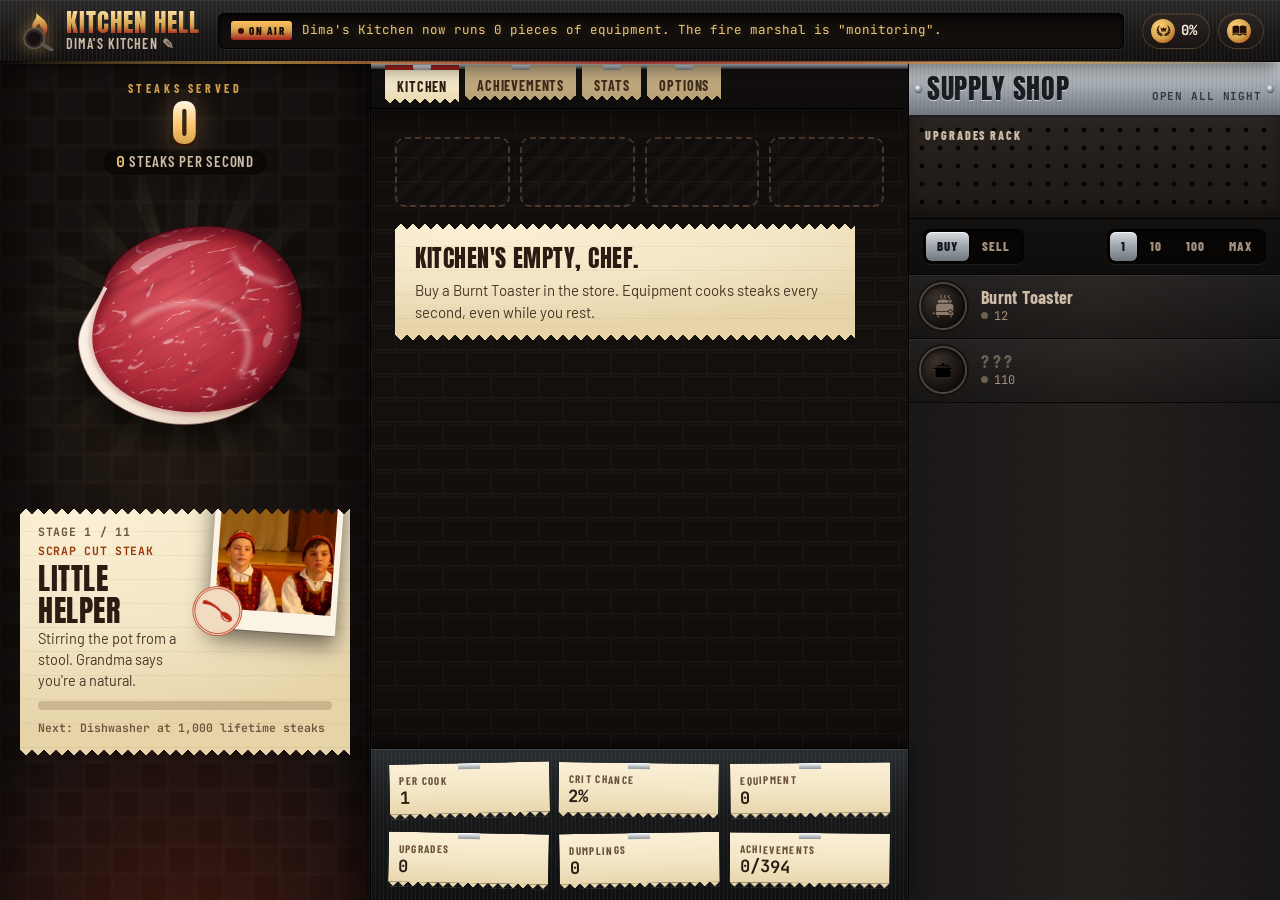
==== index.html @ 2f2d01ef "Kitchen Hell: browser clicker game and player guide Co-Authored-By: Claude Opus 5.5 <noreply@anthrop" ====
<!doctype html>
<html lang="en">
<head>
  <meta charset="utf-8">
  <meta name="viewport" content="width=device-width, initial-scale=1">
  <meta name="theme-color" content="#0b0908">
  <title>Kitchen Hell</title>
  <link rel="preconnect" href="https://fonts.googleapis.com">
  <link rel="preconnect" href="https://fonts.gstatic.com" crossorigin>
  <link href="https://fonts.googleapis.com/css2?family=Anton&family=Barlow+Condensed:wght@500;600;700;800&family=Barlow:wght@400;500;600;700&family=JetBrains+Mono:wght@400;600;700&display=swap" rel="stylesheet">
  <link rel="icon" href="data:image/svg+xml,<svg xmlns=%22http://www.w3.org/2000/svg%22 viewBox=%220 0 100 100%22><text y=%22.9em%22 font-size=%2290%22>🍳</text></svg>">
  <link rel="stylesheet" href="style.css?v=44">
</head>
<body>
  <div id="game">
    <!-- Top: the pass -->
    <header id="topbar">
      <div class="brand">
        <svg class="brand-mark" viewBox="0 0 64 64" aria-hidden="true">
          <defs><linearGradient id="brandFire" x1="0" y1="1" x2="0" y2="0"><stop offset="0" stop-color="#a8231f"/><stop offset=".6" stop-color="#d4a24c"/><stop offset="1" stop-color="#ffd27a"/></linearGradient></defs>
          <path fill="url(#brandFire)" d="M32 3c3 9-6 13-6 21 0 4 3 7 6 7-2-4 1-8 5-11 1 6 7 8 7 15 0 2-1 4-2 5 6-3 9-9 8-16-1-9-10-13-18-21z"/>
          <circle cx="29" cy="44" r="16" fill="#2b2522" stroke="#5d564f" stroke-width="2.5"/>
          <circle cx="29" cy="44" r="10.5" fill="#15110f"/>
          <path d="M42 53l15 9" stroke="#5d564f" stroke-width="6" stroke-linecap="round"/>
        </svg>
        <div class="brand-text">
          <b>Kitchen Hell</b>
          <button id="gymName" class="gym-name" title="Rename your restaurant"></button>
        </div>
      </div>
      <div class="news" id="newsBox" title="Kitchen radio. Click for the next story."><span class="news-tag">On air</span><span id="news"></span></div>
      <div class="chips" id="chips">
        <span class="chip" id="chipStars" title="Stars from Cook-offs"><span class="chip-ic">⭐</span><b id="topStars">0</b><small>Stars</small></span>
        <span class="chip" id="chipDough" title="Sourdough loaves"><span class="chip-ic">🥯</span><b id="topDough">0</b><small>Loaves</small></span>
        <span class="chip" id="chipRep" title="Reputation from achievements"><span class="chip-ic">🏵️</span><b id="topRep">0%</b><small>Rep</small></span>
        <a class="chip chip-link" href="wiki.html" target="_blank" rel="noopener" title="Open the game guide in a new tab"><span class="chip-ic">📖</span><small>Guide</small></a>
      </div>
    </header>

    <!-- Left: the stove -->
    <section id="left">
      <div class="counter">
        <div class="counter-label">Steaks served</div>
        <div id="gains" class="gains">0</div>
        <div id="gps" class="gps">0 steaks per second</div>
      </div>

      <div class="hero-wrap">
        <div class="hero-area" id="heroArea" data-plate="0">
          <button id="hero" aria-label="Cook">
            <svg class="pan steak" viewBox="0 0 300 300" aria-hidden="true">
              <defs>
                <radialGradient id="crustG" cx="44%" cy="40%" r="66%">
                  <stop offset="0" style="stop-color: var(--meat-hi)"/>
                  <stop offset=".62" style="stop-color: var(--meat-mid)"/>
                  <stop offset="1" style="stop-color: var(--meat-lo)"/>
                </radialGradient>
                <linearGradient id="fatG" x1="0" y1="0" x2="1" y2="1">
                  <stop offset="0" stop-color="#fffaf2"/>
                  <stop offset=".55" style="stop-color: var(--fat)"/>
                  <stop offset="1" style="stop-color: var(--fat-lo)"/>
                </linearGradient>
                <filter id="fibers" x="0" y="0" width="100%" height="100%">
                  <feTurbulence type="fractalNoise" baseFrequency=".012 .16" numOctaves="2" seed="9" />
                  <feColorMatrix values="0 0 0 0 .25  0 0 0 0 .02  0 0 0 0 .05  2.2 0 0 0 -1.05" />
                </filter>
                <filter id="grain" x="0" y="0" width="100%" height="100%">
                  <feTurbulence type="fractalNoise" baseFrequency=".9" numOctaves="2" seed="4" />
                  <feColorMatrix values="0 0 0 0 .35  0 0 0 0 .05  0 0 0 0 .08  1.6 0 0 0 -.7" />
                </filter>
                <filter id="marbleFx" x="0" y="0" width="100%" height="100%">
                  <feTurbulence type="turbulence" baseFrequency=".022 .05" numOctaves="3" seed="21" />
                  <feColorMatrix values="0 0 0 0 1  0 0 0 0 .93  0 0 0 0 .9  -14 0 0 0 1.55" />
                  <feGaussianBlur stdDeviation=".5" />
                </filter>
                <filter id="soft1"><feGaussianBlur stdDeviation=".7" /></filter>
                <filter id="soft3"><feGaussianBlur stdDeviation="3" /></filter>
                <filter id="soft6"><feGaussianBlur stdDeviation="6" /></filter>
                <clipPath id="meatClip"><path d="M 64 112 C 74 70, 132 44, 188 50 C 240 56, 272 94, 272 140 C 272 182, 252 216, 218 238 C 186 258, 146 262, 112 252 C 76 242, 44 216, 38 178 C 34 152, 54 136, 64 112 Z" /></clipPath>
              </defs>
              <g id="panArt">
                <path d="M 64 112 C 74 70, 132 44, 188 50 C 240 56, 272 94, 272 140 C 272 182, 252 216, 218 238 C 186 258, 146 262, 112 252 C 76 242, 44 216, 38 178 C 34 152, 54 136, 64 112 Z" fill="url(#crustG)" />
                <g clip-path="url(#meatClip)">
                  <rect class="fibers" width="300" height="300" filter="url(#fibers)" transform="rotate(-28 150 150)" />
                  <rect class="grain" width="300" height="300" filter="url(#grain)" />
                  <rect class="marble-fx" width="300" height="300" filter="url(#marbleFx)" transform="rotate(-25 150 150)" /><g class="marble" fill="none" stroke-linecap="round" filter="url(#soft3)"><path d="M 96 150 C 122 128, 168 122, 198 140 C 218 154, 222 180, 208 204" stroke-width="5" /><path d="M 200 78 C 206 96, 222 104, 244 108" stroke-width="4" /></g>
                  <path d="M 64 112 C 74 70, 132 44, 188 50 C 240 56, 272 94, 272 140 C 272 182, 252 216, 218 238 C 186 258, 146 262, 112 252 C 76 242, 44 216, 38 178 C 34 152, 54 136, 64 112 Z" class="edge" fill="none" stroke="#3a0408" stroke-width="20" opacity=".55" filter="url(#soft6)" />
                  <path class="cap" d="M 230 230 C 194 246, 150 248, 116 238 C 82 228, 58 204, 53 176 C 50 154, 57 134, 68 114 L 20 90 L 10 220 L 110 300 L 260 280 Z" fill="url(#fatG)" />
                  <path d="M 230 230 C 194 246, 150 248, 116 238 C 82 228, 58 204, 53 176 C 50 154, 57 134, 68 114" fill="none" stroke="rgba(150,30,40,.35)" stroke-width="5" filter="url(#soft3)" />
                  <ellipse class="gold-leaf" cx="156" cy="152" rx="120" ry="110" />
                </g>
                <path d="M 64 112 C 74 70, 132 44, 188 50 C 240 56, 272 94, 272 140 C 272 182, 252 216, 218 238 C 186 258, 146 262, 112 252 C 76 242, 44 216, 38 178 C 34 152, 54 136, 64 112 Z" fill="none" stroke="rgba(40,4,8,.45)" stroke-width="1.5" />
                <g class="sheen" fill="#fff">
                  <path d="M 92 92 C 112 72, 146 62, 176 64 C 150 70, 120 82, 100 100 Z" opacity=".35" filter="url(#soft1)" />
                  <ellipse cx="214" cy="96" rx="9" ry="3" transform="rotate(30 214 96)" opacity=".55" filter="url(#soft1)" />
                  <ellipse cx="132" cy="170" rx="6" ry="2" transform="rotate(-20 132 170)" opacity=".45" filter="url(#soft1)" />
                  <ellipse cx="236" cy="168" rx="4" ry="9" transform="rotate(20 236 168)" opacity=".3" filter="url(#soft1)" />
                </g>
              </g>
            </svg>
          </button>
          <div id="fx" class="fx"></div>
        </div>
      </div>

      <div id="buffs" class="buffs"></div>

      <div class="stage ticket">
        <figure class="stage-photo"><img id="heroImg" src="assets/stage1.jpg?v=kh1" alt="You, at this stage" draggable="false"><span class="stage-stamp" id="stageStamp" aria-hidden="true"></span></figure>
        <div class="stage-top"><span id="stageNum" class="mono"></span><span class="stage-mat mono" id="stageMat"></span></div>
        <h2 id="stageName">Little Helper</h2>
        <p id="stageText"></p>
        <div class="bar"><i id="stageBar"></i></div>
        <small id="stageNext" class="mono"></small>
      </div>

      <div id="splitBox" class="split-box hidden">
        <div class="pump-top"><span>Service style</span><span id="splitCd" class="mono"></span></div>
        <div id="splits" class="splits"></div>
      </div>
    </section>

    <!-- Middle: the line -->
    <section id="middle">
      <nav class="menu" id="menu">
        <button data-view="gym" class="active">Kitchen</button>
        <button data-view="muscles">Chef Skills</button>
        <button data-view="records">Signatures</button>
        <button data-view="comp">Cook-off <em id="compBadge"></em></button>
        <button data-view="ach">Achievements</button>
        <button data-view="stats">Stats</button>
        <button data-view="options">Options</button>
      </nav>
      <div class="views">
        <div class="view" id="view-gym">
          <div id="scoopBar" class="scoop-bar hidden"></div>
          <div class="log-head"><span>Station</span><span>Owned</span><span>Per second</span><span class="lvl-col">Level</span><span>On the line</span></div>
          <div id="gymRows"></div>
          <div id="board" class="board hidden"></div>
          <div id="gymEmpty" class="empty">
            <div class="ghost-line"><i></i><i></i><i></i><i></i></div>
            <div class="empty-ticket ticket">
              <b>Kitchen's empty, chef.</b>
              <span>Buy a Burnt Toaster in the store. Equipment cooks steaks every second, even while you rest.</span>
            </div>
          </div>
        </div>
        <div class="view hidden" id="view-muscles">
          <h2>Chef Skills</h2>
          <p class="hint">Train a skill for a bonus that lasts this run. Skill levels reset after a Cook-off.</p>
          <div id="muscleCards" class="cards"></div>
        </div>
        <div class="view hidden" id="view-records">
          <h2>Signature Dishes</h2>
          <div id="recordsLocked" class="locked-box">
            <b>Endless mode</b><br>Become the Kitchen Overlord to unlock Signature Dishes and Inferno ranks.
            They never reset and have no limit.
          </div>
          <div id="recordsBody" class="hidden">
            <div id="legendBox" class="legend-box"></div>
            <p class="hint">Each new record makes the next one harder. Signature Dishes stay after a Cook-off.</p>
            <div id="liftCards" class="cards"></div>
          </div>
        </div>
        <div class="view hidden" id="view-comp">
          <h2>Cook-off</h2>
          <p class="hint">Enter a Cook-off to win Stars. Your run starts over, but Stars stay forever: each one adds
            <b id="medalPct">+2%</b> to everything (a little less past 1,000 Stars), and you can spend them on Chef's Secrets.</p>
          <div class="comp-grid">
            <div class="stat-box"><small>Stars</small><b id="medalTotal" class="mono">0</b><span id="medalBonus"></span></div>
            <div class="stat-box"><small>To spend</small><b id="medalAvail" class="mono">0</b><span>on Chef's Secrets</span></div>
            <div class="stat-box"><small>You'd win now</small><b id="medalPending" class="mono">0</b><span id="medalNext"></span></div>
          </div>
          <button id="competeBtn" class="big-btn">Enter the Cook-off</button>
          <p class="hint">Keeps Stars, Chef's Secrets, Signature Dishes, sourdough, equipment levels, achievements and stats. Resets steaks, equipment, upgrades and Chef Skills.</p>
          <div id="lockerSection" class="hidden">
            <h3>Recipe Box</h3>
            <p class="hint">Upgrades in your Recipe Box are kept after every Cook-off.</p>
            <div id="lockers" class="cards"></div>
          </div>
          <h3>Chef's Secrets</h3>
          <p class="hint">Secrets are permanent. Each one needs the secrets listed under it first.</p>
          <div id="perkTree"></div>
        </div>
        <div class="view hidden" id="view-ach">
          <h2>Achievements <small id="achCount" class="mono"></small></h2>
          <div class="ach-stats" id="achStats"></div>
          <p class="hint">Achievements raise your Reputation, which powers Hospitality upgrades. Badge rims show the tier: bronze, silver, gold, ruby, diamond.</p>
          <div id="achGroups"></div>
        </div>
        <div class="view hidden" id="view-stats"><h2>Stats</h2><div class="receipt ticket"><div class="receipt-head mono" id="receiptHead"></div><div id="stats" class="stats"></div></div></div>
        <div class="view hidden" id="view-options">
          <h2>Options</h2>
          <div class="options">
            <button id="optSound" class="btn"></button>
            <button id="optRename" class="btn secondary">Rename restaurant</button>
            <button id="optExport" class="btn secondary">Export save</button>
            <button id="optImport" class="btn secondary">Import save</button>
            <a class="btn secondary" href="wiki.html" target="_blank" rel="noopener">Open the guide</a>
            <button id="optWipe" class="btn danger">Wipe save</button>
          </div>
          <div class="howto-box ticket">
            <h3>How to cook</h3>
            <ul class="howto">
              <li>Click the big steak to earn steaks. Golden Dumplings that float by give big boosts: click them!</li>
              <li>Equipment in the store cooks steaks every second. Each one costs 14% more than the last.</li>
              <li>Upgrades show up on the rack above the equipment as you progress. Hover one to read its ticket.</li>
              <li>Grab Golden Dumplings when they appear. They start Dinner Rushes and fill the Tip Jar.</li>
              <li>Train Chef Skills, unlock achievements for Reputation, and enter Cook-offs for permanent Stars.</li>
              <li>Become the Kitchen Overlord to finish the main journey and unlock endless Signature Dishes.</li>
            </ul>
          </div>
          <p class="hint credits">Icons by Lorc, Delapouite and contributors from <a href="https://game-icons.net" target="_blank" rel="noopener">game-icons.net</a>, licensed <a href="https://creativecommons.org/licenses/by/3.0/" target="_blank" rel="noopener">CC BY 3.0</a>.</p>
        </div>
      </div>
      <footer class="pass" id="pass" aria-label="Kitchen summary"></footer>
    </section>

    <!-- Right: supply shop -->
    <section id="store">
      <div class="store-head">
        <h2>Supply Shop</h2>
        <span class="store-sub mono" id="storeSub">open all night</span>
      </div>
      <div class="rack">
        <div class="section-label"><span>Upgrades rack</span><span id="upgCount" class="mono"></span></div>
        <div id="upgrades" class="upg-grid"></div>
      </div>
      <div class="store-controls">
        <div class="seg" id="modeSeg"><button data-mode="buy" class="active">Buy</button><button data-mode="sell">Sell</button></div>
        <div class="seg" id="amtSeg"><button data-amt="1" class="active">1</button><button data-amt="10">10</button><button data-amt="100">100</button><button data-amt="max">Max</button></div>
      </div>
      <div id="buildings"></div>
    </section>
  </div>

  <div id="tooltip" class="tooltip hidden"></div>
  <div id="toasts"></div>
  <div id="modal" class="modal hidden"><div class="modal-card" id="modalCard"></div></div>

  <script src="core.js?v=44"></script>
  <script src="ext/supplements.js?v=44"></script>
  <script src="ext/coach.js?v=44"></script>
  <script src="ext/rival.js?v=44"></script>
  <script src="ext/seasons.js?v=44"></script>
  <script src="ext/challenges.js?v=44"></script>
  <script src="ext/market.js?v=44"></script>
  <script src="ext/hellfire.js?v=44"></script>
  <script src="ext/garden.js?v=44"></script>
  <script src="ext/cookbook.js?v=44"></script>
  <script src="ext/saints.js?v=44"></script>
  <script src="icons.js?v=44"></script>
  <script src="ui.js?v=44"></script>
</body>
</html>
---- style.css ----
/* Kitchen Hell at night: charred cast iron, oxblood and brass, brushed steel, warm order-ticket paper. */
:root {
  /* Cast iron */
  --iron-0: #0b0908;
  --iron-1: #120f0d;
  --iron-2: #1a1512;
  --iron-3: #241d19;
  --iron-4: #30271f;
  --iron-line: rgba(255, 186, 130, .13);
  /* Brushed steel */
  --steel-hi: #e4e7ea;
  --steel: #a9b0b7;
  --steel-lo: #5e656c;
  --steel-dk: #33383d;
  /* Accents: brass (--ember) and oxblood (--fire); names kept from the fire theme */
  --ember: #d4a24c;
  --ember-hi: #ecc77a;
  --fire: #a8231f;
  --fire-hi: #c8423a;
  --coal: #ff3d00;
  --gold: #ffcc4d;
  --herb: #8cc084;
  /* Order-ticket paper */
  --paper: #f3e6c6;
  --paper-2: #e6d3a8;
  --paper-3: #d2bb8b;
  --paper-ink: #2a1c12;
  --paper-muted: #6b533c;
  /* Text on iron */
  --text: #f6ecdd;
  --text-2: #cdbca7;
  --text-3: #a3917d;

  /* Shared names other modules read; these are the dark (iron) values. Paper panels redefine them. */
  --ink: var(--text);
  --chalk: var(--iron-2);
  --chalk-2: var(--iron-3);
  --rule: rgba(255, 186, 130, .16);
  --muted: var(--text-2);
  --red: var(--fire-hi);
  --plate-1: var(--herb);
  --plate-2: var(--gold);
  --plate-7: var(--gold);

  --display: 'Anton', 'Impact', 'Arial Narrow', sans-serif;
  --label: 'Barlow Condensed', 'Arial Narrow', sans-serif;
  --body: 'Barlow', 'Segoe UI', sans-serif;
  --mono: 'JetBrains Mono', ui-monospace, monospace;

  --fire-grad: linear-gradient(180deg, #ffc061 0%, #d4a24c 48%, #a8231f 100%);
  --steel-grad: linear-gradient(180deg, #d9dde1 0%, #a3aab1 45%, #6f767d 100%);
  --brushed: repeating-linear-gradient(90deg, rgba(255,255,255,.05) 0 1px, transparent 1px 3px, rgba(0,0,0,.05) 3px 4px);
  /* Dark glazed subway tiles, drawn in CSS */
  --tiles: url("data:image/svg+xml,%3Csvg xmlns='http://www.w3.org/2000/svg' width='96' height='48'%3E%3Crect width='96' height='48' fill='%23201a16'/%3E%3Cg fill='%23161210'%3E%3Crect x='1' y='1' width='46' height='22' rx='2'/%3E%3Crect x='49' y='1' width='46' height='22' rx='2'/%3E%3Crect x='-23' y='25' width='46' height='22' rx='2'/%3E%3Crect x='25' y='25' width='46' height='22' rx='2'/%3E%3Crect x='73' y='25' width='46' height='22' rx='2'/%3E%3C/g%3E%3Cg fill='none' stroke='%23ffffff' stroke-opacity='.035'%3E%3Cpath d='M3 2.5h42M51 2.5h42M27 26.5h42M-21 26.5h42M75 26.5h42'/%3E%3C/g%3E%3C/svg%3E");
  /* Square floor tiles for the stove */
  --floor: url("data:image/svg+xml,%3Csvg xmlns='http://www.w3.org/2000/svg' width='56' height='56'%3E%3Crect width='56' height='56' fill='%23191412'/%3E%3Crect x='1.5' y='1.5' width='25' height='25' rx='2' fill='%23120e0c'/%3E%3Crect x='29.5' y='29.5' width='25' height='25' rx='2' fill='%23120e0c'/%3E%3Crect x='29.5' y='1.5' width='25' height='25' rx='2' fill='%23151110'/%3E%3Crect x='1.5' y='29.5' width='25' height='25' rx='2' fill='%23151110'/%3E%3C/svg%3E");
  /* Diamond tread plate */
  --tread: url("data:image/svg+xml,%3Csvg xmlns='http://www.w3.org/2000/svg' width='22' height='22'%3E%3Cpath d='M4 9 L9 4' stroke='%23ffffff' stroke-opacity='.06' stroke-width='2.4' stroke-linecap='round'/%3E%3Cpath d='M13 18 L18 13' stroke='%23ffffff' stroke-opacity='.06' stroke-width='2.4' stroke-linecap='round'/%3E%3Cpath d='M13 4 L18 9' stroke='%23000000' stroke-opacity='.25' stroke-width='2.4' stroke-linecap='round'/%3E%3Cpath d='M4 13 L9 18' stroke='%23000000' stroke-opacity='.25' stroke-width='2.4' stroke-linecap='round'/%3E%3C/svg%3E");
  --zig: conic-gradient(from -45deg at bottom, #0000, #000 1deg 89deg, #0000 90deg);
  --zig-top: conic-gradient(from 135deg at top, #0000, #000 1deg 89deg, #0000 90deg);
}
/* Paper panels flip the shared colour names to ink-on-paper. */
.ticket, .tooltip, .toast, .modal:not(.takeover) .modal-card {
  --ink: var(--paper-ink);
  --chalk: var(--paper);
  --chalk-2: var(--paper-2);
  --rule: #c9b083;
  --muted: var(--paper-muted);
  --red: #b8260f;
  --plate-1: #2f6b2a;
  color: var(--paper-ink);
}
* { box-sizing: border-box; }
html, body { margin: 0; height: 100%; }
body {
  background: var(--iron-0) var(--tiles);
  color: var(--text);
  font-family: var(--body);
  font-size: 15px;
  line-height: 1.45;
  user-select: none;
  overflow: hidden;
  -webkit-font-smoothing: antialiased;
}
button { font: inherit; color: inherit; cursor: pointer; }
a { color: var(--ember-hi); }
.ticket a, .modal-card a { color: #9a3a0a; }
:focus-visible { outline: 3px solid var(--gold); outline-offset: 2px; }
h2, h3 { font-family: var(--display); font-weight: 400; letter-spacing: .02em; text-transform: uppercase; margin: 0 0 6px; line-height: 1.05; }
h2 { font-size: 32px; }
h3 { font-size: 21px; margin-top: 26px; }
h2 small { font-family: var(--mono); font-size: 13px; font-weight: 600; color: var(--text-3); letter-spacing: 0; text-transform: none; margin-left: 6px; }
.mono { font-family: var(--mono); }
.hidden { display: none !important; }
.hint { color: var(--muted); margin: 2px 0 16px; max-width: 70ch; font-size: 14.5px; }
b { font-weight: 700; }

/* Order-ticket paper with torn zig-zag edges */
.ticket {
  position: relative;
  background:
    repeating-linear-gradient(180deg, transparent 0 23px, rgba(110, 80, 40, .07) 23px 24px),
    radial-gradient(120% 90% at 20% 0%, #fbf0d6, var(--paper) 55%, var(--paper-2));
  -webkit-mask: linear-gradient(#000 0 0) 0 6px / 100% calc(100% - 12px) no-repeat, var(--zig-top) 0 0 / 12px 6px repeat-x, var(--zig) 0 100% / 12px 6px repeat-x;
  mask: linear-gradient(#000 0 0) 0 6px / 100% calc(100% - 12px) no-repeat, var(--zig-top) 0 0 / 12px 6px repeat-x, var(--zig) 0 100% / 12px 6px repeat-x;
}

#game {
  display: grid; grid-template-columns: minmax(340px, 29%) minmax(0, 1fr) 372px; grid-template-rows: 62px minmax(0, 1fr);
  height: 100vh; height: 100dvh;
}

/* ---------- Top bar: the pass ---------- */
#topbar {
  grid-column: 1 / -1; display: flex; align-items: center; gap: 18px; padding: 0 16px; min-width: 0;
  background: var(--brushed), linear-gradient(180deg, #2c2a29 0%, #1a1817 55%, #121010 100%);
  border-bottom: 1px solid #000; box-shadow: 0 1px 0 rgba(255,255,255,.06) inset, 0 6px 18px rgba(0,0,0,.55); position: relative; z-index: 5;
}
#topbar::after { content: ''; position: absolute; left: 0; right: 0; bottom: -3px; height: 3px; background: linear-gradient(90deg, transparent, var(--ember) 20%, var(--fire) 50%, var(--ember) 80%, transparent); opacity: .7; }
.brand { display: flex; align-items: center; gap: 10px; flex-shrink: 0; }
.brand-mark { width: 40px; height: 40px; filter: drop-shadow(0 0 8px rgba(212, 162, 76, .55)); }
.brand-text { display: flex; flex-direction: column; line-height: 1; }
.brand-text > b { font-family: var(--display); font-weight: 400; font-size: 25px; letter-spacing: .04em; text-transform: uppercase;
  background: linear-gradient(180deg, #ffe2a8, #d4a24c 60%, #a8231f); -webkit-background-clip: text; background-clip: text; color: transparent; }
.gym-name {
  background: none; border: 0; padding: 2px 0 0; text-align: left; color: var(--text-2);
  font-family: var(--label); font-weight: 600; font-size: 14px; letter-spacing: .08em; text-transform: uppercase;
}
.gym-name::after { content: ' ✎'; color: var(--text-3); }
.gym-name:hover { color: var(--ember-hi); }
.news {
  flex: 1; min-width: 0; display: flex; align-items: center; gap: 10px; height: 36px; padding: 0 12px; cursor: pointer;
  background: linear-gradient(180deg, #0c0a09, #15110f); border: 1px solid #000; border-radius: 6px;
  box-shadow: inset 0 2px 6px rgba(0,0,0,.8), 0 1px 0 rgba(255,255,255,.06);
  font-family: var(--mono); font-size: 12.5px; color: var(--ember-hi); white-space: nowrap; overflow: hidden;
}
.news-tag { flex-shrink: 0; font-family: var(--label); font-weight: 800; font-size: 11px; letter-spacing: .14em; text-transform: uppercase;
  color: #1b0d05; background: var(--fire-grad); padding: 2px 7px; border-radius: 3px; }
.news-tag::before { content: ''; display: inline-block; width: 6px; height: 6px; border-radius: 50%; background: #3a0a02; margin-right: 5px; vertical-align: 1px; animation: blink 1.4s steps(2) infinite; }
@keyframes blink { 50% { opacity: .2; } }
#news { overflow: hidden; text-overflow: ellipsis; transition: opacity .4s; text-shadow: 0 0 8px rgba(212, 162, 76, .35); }
.chips { display: flex; gap: 8px; flex-shrink: 0; }
.chip {
  display: flex; align-items: center; gap: 6px; height: 36px; padding: 0 12px 0 8px; border-radius: 18px;
  background: linear-gradient(180deg, #2b2522, #1a1513); border: 1px solid rgba(255, 186, 130, .18);
  box-shadow: inset 0 1px 0 rgba(255,255,255,.06);
}
.chip-ic { width: 24px; height: 24px; border-radius: 50%; display: grid; place-items: center; background: radial-gradient(circle at 35% 30%, #ffd27a, #d4a24c 55%, #a3330d); color: #241005; }
.chip-ic .gi { width: 15px; height: 15px; }
.chip-link { text-decoration: none; cursor: pointer; }
.chip-link:hover { border-color: var(--ember); }
.chip-link:hover small { color: var(--ember-hi); }
.chip b { font-family: var(--mono); font-size: 14px; color: var(--text); }
.chip small { font-family: var(--label); font-weight: 600; font-size: 11px; letter-spacing: .08em; text-transform: uppercase; color: var(--text-3); }

/* ---------- Left: the stove ---------- */
#left {
  position: relative; display: flex; flex-direction: column; align-items: center; gap: 12px;
  padding: 16px 20px 22px; overflow-y: auto; overflow-x: hidden; scrollbar-width: thin;
  background:
    radial-gradient(60% 38% at 46% 40%, rgba(212, 162, 76, calc(.10 + var(--glow, 0) * .25)), transparent 70%),
    radial-gradient(120% 60% at 50% 110%, rgba(232, 54, 28, .22), transparent 60%),
    linear-gradient(90deg, rgba(0,0,0,.35), transparent 12%, transparent 88%, rgba(0,0,0,.45)),
    var(--floor);
  border-right: 1px solid #000; box-shadow: inset -1px 0 0 rgba(255,255,255,.04);
}
#left > * { width: min(400px, 100%); flex-shrink: 0; }
.counter { text-align: center; padding-top: 2px; position: relative; z-index: 3; }
.counter-label { font-family: var(--label); font-weight: 700; font-size: 12px; letter-spacing: .3em; text-transform: uppercase; color: var(--ember); }
.gains {
  font-family: var(--display); font-size: 50px; line-height: 1.02; letter-spacing: .01em; font-variant-numeric: tabular-nums;
  background: linear-gradient(180deg, #fff6e0 10%, #ffc56b 55%, #d4a24c 95%); -webkit-background-clip: text; background-clip: text; color: transparent;
  filter: drop-shadow(0 2px 0 #3a1204) drop-shadow(0 0 16px rgba(212, 162, 76, .45));
  white-space: nowrap;
}
.gps { display: inline-block; font-family: var(--label); font-weight: 600; font-size: 15px; letter-spacing: .05em; color: var(--text-2); margin-top: 2px; text-transform: uppercase;
  padding: 1px 12px; border-radius: 12px; background: rgba(8, 6, 5, .72); }
.per-click { margin-left: 6px; }
.per-click b { color: var(--gold); }
.gps b { font-family: var(--mono); color: var(--ember-hi); font-size: 15px; letter-spacing: 0; text-transform: none; }

/* The steak (class names still say "pan" from the old frying pan) */
.hero-wrap { position: relative; display: flex; justify-content: center; padding: 10px 0 34px; overflow-x: clip; }
.hero-area, .slam-pan {
  --meat-hi: #e0545a; --meat-mid: #b02a33; --meat-lo: #5c0d14; --fat: #f3e6d6; --fat-lo: #cdb69a; --marble: .55;
  --pan-glow: rgba(0,0,0,0);
}
.hero-area { position: relative; width: min(330px, 76%); aspect-ratio: 1; }
#hero {
  position: absolute; inset: 0; z-index: 2; padding: 0; border: 0; border-radius: 42%; background: none;
  filter: drop-shadow(0 18px 18px rgba(0,0,0,.7)) drop-shadow(0 0 22px var(--pan-glow));
  transition: transform .09s ease-out; -webkit-tap-highlight-color: transparent;
}
#hero.bump { animation: press .26s cubic-bezier(.34, 1.56, .64, 1); }
#hero.shake { animation: press .26s cubic-bezier(.34, 1.56, .64, 1), shake .3s linear; }
@keyframes press { 0% { transform: scale(.94) rotate(-2deg); } 100% { transform: none; } }
@keyframes shake { 25% { translate: -4px 1px; } 50% { translate: 3px -2px; } 75% { translate: -2px 2px; } }
.pan { position: absolute; inset: 0; width: 100%; height: 100%; overflow: visible; }
.steak { scale: 1.14; animation: sizzle 2.6s ease-in-out infinite; }
@keyframes sizzle { 50% { transform: scale(1.018) rotate(.6deg); } }
#hero:hover .steak { filter: brightness(1.07) saturate(1.05); }
.marble { stroke: rgba(255, 238, 232, var(--marble)); }
.marble-fx { opacity: var(--marble); }
.grain { opacity: .3; }
.fibers { opacity: .5; }
.gold-leaf { fill: #ffd56a; opacity: 0; }
[data-plate="8"] .gold-leaf { opacity: .2; mix-blend-mode: screen; }
/* Slowly turning light rays behind the steak, two layers in opposite directions */
.hero-area::before, .hero-area::after {
  content: ''; position: absolute; inset: -22%; border-radius: 50%; pointer-events: none; z-index: 0;
  background: repeating-conic-gradient(from 0deg, var(--ray) 0deg 7deg, transparent 7deg 22.5deg);
  -webkit-mask: radial-gradient(circle, #000 18%, rgba(0,0,0,.5) 42%, transparent 68%); mask: radial-gradient(circle, #000 18%, rgba(0,0,0,.5) 42%, transparent 68%);
  animation: rays 40s linear infinite;
}
.hero-area::after { inset: -14%; animation-duration: 28s; animation-direction: reverse; opacity: .6; background: repeating-conic-gradient(from 11deg, var(--ray) 0deg 4deg, transparent 4deg 30deg); }
.hero-area { --ray: rgba(255, 228, 180, .09); }
@keyframes rays { to { rotate: 360deg; } }

/* Steak cuts, one per stage */
[data-plate="0"] { --meat-hi: #e05862; --meat-mid: #b22a38; --meat-lo: #5e0c18; --marble: .45; }
[data-plate="1"] { --meat-hi: #dc5058; --meat-mid: #aa2632; --meat-lo: #580a14; --marble: .55; }
[data-plate="2"] { --meat-hi: #de525a; --meat-mid: #ac2832; --meat-lo: #5a0b14; --marble: .6; }
[data-plate="3"] { --meat-hi: #e45a60; --meat-mid: #b42c36; --meat-lo: #5e0d16; --marble: .7; }
[data-plate="4"] { --meat-hi: #e0565c; --meat-mid: #ae2832; --meat-lo: #5a0c14; --marble: .7; }
[data-plate="5"] { --meat-hi: #dc5056; --meat-mid: #a8242e; --meat-lo: #560a12; --marble: .75; }
[data-plate="6"] { --meat-hi: #b23a42; --meat-mid: #761a24; --meat-lo: #36060c; --marble: .6; --fat: #eadabd; --fat-lo: #b39874; }
[data-plate="7"] { --meat-hi: #ee7a80; --meat-mid: #c4485a; --meat-lo: #6c1a28; --marble: 1; }
[data-plate="8"] { --meat-hi: #e85c62; --meat-mid: #b22e38; --meat-lo: #5c0e16; --marble: .85; --fat: #fff0c8; --fat-lo: #d9b25a; }
[data-plate="9"] { --meat-hi: #b0141c; --meat-mid: #6a0408; --meat-lo: #2a0002; --marble: .35; --fat: #8a5040; --fat-lo: #3a1a12; }
[data-plate="10"] { --meat-hi: #7a0a10; --meat-mid: #3a0204; --meat-lo: #120000; --marble: .25; --fat: #5a2a20; --fat-lo: #1e0a06; }
[data-plate="8"] { --ray: rgba(255, 214, 120, .14); }
[data-plate="9"] { --ray: rgba(200, 40, 50, .14); --pan-glow: rgba(150, 10, 25, .55); }
[data-plate="10"] { --ray: rgba(220, 30, 45, .2); --pan-glow: rgba(170, 0, 20, .75); }
#heroArea .x-rival-layer { left: 0; top: 0; width: 100%; translate: none; }

.fx { position: absolute; inset: 0; pointer-events: none; z-index: 4; }
.float {
  position: fixed; z-index: 46; pointer-events: none; font-family: var(--display); font-size: 22px; letter-spacing: .02em;
  color: #fff3dc; paint-order: stroke; -webkit-text-stroke: 5px #1a0b04; white-space: nowrap;
  text-shadow: 0 0 14px rgba(212, 162, 76, .8);
  animation: floatUp 1.3s cubic-bezier(.2, .8, .3, 1) forwards; translate: -50% -50%;
}
.float.crit { font-size: 32px; color: var(--gold); -webkit-text-stroke: 5px #4a0d02; text-shadow: 0 0 18px rgba(176, 38, 38, .95); }
.float.auto { font-size: 13px; opacity: .75; -webkit-text-stroke: 3px #1a0b04; }
.float.big { position: fixed; z-index: 45; font-size: 36px; color: var(--gold); animation-duration: 1.3s; }
@keyframes floatUp {
  0% { transform: scale(.6); opacity: 0; } 12% { transform: scale(1.2); opacity: 1; } 25% { transform: translateY(-14px) scale(1); }
  70% { opacity: 1; } 100% { transform: translateY(-120px) scale(.9) rotate(var(--rot, 0deg)); opacity: 0; }
}
.speck { position: fixed; z-index: 44; width: 5px; height: 5px; pointer-events: none; animation: speck .7s cubic-bezier(.2, .7, .4, 1) forwards; }
.speck.spark {
  width: 20px; height: 4px; border-radius: 4px; margin: -2px 0 0 -10px;
  background: linear-gradient(90deg, rgba(212, 162, 76, 0), #ecc77a 40%, #fff6d8);
  box-shadow: 0 0 10px 2px rgba(212, 162, 76, 1), 0 0 3px #fff;
  rotate: var(--a); animation: sparkFly .55s cubic-bezier(.15, .7, .35, 1) forwards;
}
@keyframes sparkFly { 0% { transform: translateX(0) scaleX(.4); opacity: 1; } 40% { transform: translateX(calc(var(--d) * .6)) scaleX(1.3); } 100% { transform: translateX(var(--d)) scaleX(.2); opacity: 0; } }
.cook-ring {
  position: fixed; z-index: 43; width: 90px; height: 90px; margin: -45px 0 0 -45px; border-radius: 50%; pointer-events: none;
  border: 5px solid #ffc163; box-shadow: 0 0 22px 4px rgba(212, 162, 76, .95), inset 0 0 18px rgba(176, 38, 38, .8);
  background: radial-gradient(circle, rgba(255, 200, 110, .35), transparent 65%);
  animation: cookRing .45s ease-out forwards;
}
.cook-ring.crit { width: 160px; height: 160px; margin: -80px 0 0 -80px; border-color: var(--gold); background: radial-gradient(circle, rgba(255, 220, 120, .45), rgba(176, 38, 38, .15) 45%, transparent 70%); }
@keyframes cookRing { 0% { transform: scale(.2); opacity: 1; } 60% { opacity: .85; } 100% { transform: scale(1.1); opacity: 0; border-width: 1px; } }
.flip {
  position: fixed; z-index: 44; width: 30px; height: 30px; margin: -15px 0 0 -15px; pointer-events: none; display: grid; place-items: center;
  filter: drop-shadow(0 0 1px #1a0b04) drop-shadow(0 3px 3px rgba(0, 0, 0, .6));
  animation: flipArc .85s linear forwards;
}
.flip svg { width: 100%; height: 100%; }
@keyframes flipArc {
  0% { transform: translate(0, 0) rotate(0) scale(.5); opacity: 0; animation-timing-function: cubic-bezier(.2, .6, .4, 1); }
  10% { opacity: 1; }
  45% { transform: translate(calc(var(--dx) * .55), var(--h)) rotate(calc(var(--r) * .5)) scale(1.1); animation-timing-function: cubic-bezier(.6, 0, .9, .5); }
  100% { transform: translate(var(--dx), 40px) rotate(var(--r)) scale(.8); opacity: 0; }
}
.steam {
  position: fixed; z-index: 42; width: 34px; height: 34px; margin: -17px 0 0 -17px; border-radius: 50%; pointer-events: none; opacity: 0;
  background: radial-gradient(circle, rgba(255, 245, 230, .5), rgba(255, 245, 230, 0) 70%); filter: blur(3px);
  animation: steamUp 1.2s ease-out forwards;
}
@keyframes steamUp { 0% { transform: translate(0, 0) scale(.5); opacity: 0; } 25% { opacity: .9; } 100% { transform: translate(var(--dx), -110px) scale(2.4); opacity: 0; } }
.speck.gold { width: 7px; height: 7px; background: var(--gold); box-shadow: 0 0 8px rgba(255, 204, 77, .9); }
.speck.bit { width: 7px; height: 5px; border-radius: 2px; }
.speck.drop { width: 7px; height: 7px; border-radius: 50%; background: radial-gradient(circle at 35% 35%, #fff1b0, #d4a24c 55%, #a3200c); box-shadow: 0 0 8px rgba(255, 110, 30, .9); }
@keyframes speck { to { transform: translate(var(--dx), calc(var(--dy) + 46px)) rotate(var(--r, 180deg)); opacity: 0; } }

/* Heat meter */
.pump-top { display: flex; justify-content: space-between; align-items: center; font-family: var(--label); font-size: 14px; font-weight: 700; letter-spacing: .1em; text-transform: uppercase; margin-bottom: 7px; color: var(--text-2); }
.bar { height: 8px; background: rgba(255, 220, 190, .1); overflow: hidden; margin-bottom: 6px; border-radius: 4px; position: relative; }
.bar i { display: block; height: 100%; width: 0; background: var(--fire-grad); transition: width .2s; border-radius: inherit; }
@keyframes stripes { to { background-position: 28px 0; } }
.buffs { display: flex; flex-wrap: wrap; gap: 6px; justify-content: center; min-height: 0; }
.buffs:empty { display: none; }
.buff {
  background: var(--fire-grad); color: #1b0d05; padding: 4px 10px; border-radius: 14px;
  font-family: var(--label); font-size: 13px; font-weight: 800; letter-spacing: .04em; text-transform: uppercase;
  box-shadow: 0 0 14px rgba(212, 162, 76, .45);
}
.buff b { font-family: var(--mono); font-size: 12px; }

/* Stage ticket */
.stage { padding: 16px 18px 18px; }
.stage-photo {
  position: absolute; top: -18px; right: 10px; width: 128px; margin: 0; padding: 6px 6px 20px; background: #fbf4e4; rotate: 4deg; z-index: 2;
  box-shadow: 0 10px 22px rgba(0,0,0,.55), 0 1px 0 rgba(0,0,0,.2);
}
.stage-photo::before { content: ''; position: absolute; top: -9px; left: 50%; width: 54px; height: 18px; translate: -50% 0; rotate: -6deg; background: rgba(255, 220, 150, .55); box-shadow: 0 1px 2px rgba(0,0,0,.2); }
.stage-photo img { display: block; width: 100%; aspect-ratio: 1; object-fit: cover; filter: saturate(1.08) contrast(1.05); pointer-events: none; }
.stage-stamp { position: absolute; bottom: -8px; left: -16px; width: 50px; height: 50px; background-color: #f6ead0 !important; border-radius: 50%; border: 3px double rgba(184, 38, 15, .7); transform: rotate(-14deg);
  display: grid; place-items: center; background: radial-gradient(circle, rgba(184,38,15,.08) 60%, rgba(184,38,15,.16)); }
.stage-stamp .gi { width: 28px; height: 28px; filter: drop-shadow(0 1px 0 rgba(255,255,255,.5)); }
.stage-top { display: flex; flex-direction: column; gap: 2px; font-size: 11.5px; color: var(--paper-muted); text-transform: uppercase; letter-spacing: .06em; font-weight: 700; padding-right: 140px; }
.stage h2, .stage p { padding-right: 140px; }
.stage { margin-top: 14px; min-height: 176px; }
.stage-mat { color: #9a3a0a; }
.stage h2 { font-size: 30px; margin: 4px 0 2px; color: var(--paper-ink); }
.stage p { margin: 0 0 10px; color: #4a3626; font-size: 14.5px; }
.stage .bar { background: rgba(60, 35, 15, .18); height: 9px; }
.stage small { font-size: 11.5px; color: var(--paper-muted); font-weight: 600; }

/* Service style */
.split-box { padding: 10px 12px 12px; border-radius: 10px; background: rgba(12,10,9,.85); border: 1px solid var(--iron-line); }
#splitCd { color: var(--text-3); font-size: 11px; letter-spacing: 0; text-transform: none; }
.splits { display: grid; grid-template-columns: repeat(3, 1fr); gap: 5px; }
.split {
  display: flex; align-items: center; gap: 6px; padding: 7px 8px; font: 700 13px/1.15 var(--label); letter-spacing: .02em; text-transform: uppercase;
  background: linear-gradient(180deg, #2b2420, #1b1613); color: var(--text-2); border: 1px solid rgba(255,186,130,.14); border-radius: 6px; cursor: pointer; text-align: left;
  box-shadow: inset 0 1px 0 rgba(255,255,255,.05);
}
.split .gi { width: 17px; height: 17px; color: var(--ember); }
.split:hover { border-color: rgba(236, 199, 122, .5); color: var(--text); }
.split.active { background: var(--fire-grad); border-color: #ecc77a; color: #1b0d05; }
.split.active .gi { color: #1b0d05; }

/* ---------- Golden Dumpling ---------- */
.shaker {
  position: fixed; z-index: 40; width: 92px; height: 92px; background: none; border: 0; padding: 0; cursor: pointer; display: grid; place-items: center;
  animation: shakerIn .4s ease-out, wobble 1.3s ease-in-out .4s infinite;
}
.shaker.out { transition: opacity .8s; opacity: 0; }
.shaker .token { position: relative; width: 78px; height: 64px; display: grid; place-items: center; filter: drop-shadow(0 0 10px rgba(255, 204, 77, .95)) drop-shadow(0 0 26px rgba(255, 150, 30, .6)) drop-shadow(0 4px 3px rgba(0,0,0,.5)); }
.shaker .dumpling { width: 100%; height: 100%; display: block; overflow: visible; }
.shaker .ray {
  position: absolute; inset: -30px; border-radius: 50%; opacity: .55; pointer-events: none;
  background: repeating-conic-gradient(rgba(255, 214, 90, .9) 0 9deg, transparent 9deg 24deg);
  -webkit-mask: radial-gradient(circle, #000 22%, transparent 68%); mask: radial-gradient(circle, #000 22%, transparent 68%);
  animation: spin 7s linear infinite;
}
.shaker::before { content: ''; position: absolute; inset: 8px; border-radius: 50%; background: radial-gradient(circle, rgba(255, 220, 120, .55), transparent 70%); }
.shaker.storm { width: 50px; height: 50px; }
.shaker.storm .token { width: 44px; height: 36px; }
@keyframes shakerIn { from { transform: scale(0) rotate(-40deg); } }
@keyframes spin { to { transform: rotate(360deg); } }
@keyframes wobble { 0%, 100% { transform: rotate(-7deg) translateY(0); } 50% { transform: rotate(7deg) translateY(-7px); } }

/* ---------- Middle: the line ---------- */
#middle {
  display: flex; flex-direction: column; min-width: 0; min-height: 0; position: relative;
  background: linear-gradient(180deg, rgba(8,6,5,.55), rgba(8,6,5,.15) 30%, rgba(8,6,5,.5)), var(--tiles);
}
/* Tabs are tickets hanging off a steel rail */
.menu {
  display: flex; flex-wrap: wrap; gap: 0 6px; padding: 0 14px; flex-shrink: 0; position: relative;
  background: repeating-linear-gradient(180deg, #8e959c 0, #d4d9dd 2px, #7a8188 5px, #2a2e32 7px, transparent 7px 46px), linear-gradient(180deg, #141110, #0e0c0b);
  border-bottom: 1px solid #000; box-shadow: 0 4px 12px rgba(0,0,0,.45);
}
.menu button {
  position: relative; height: 36px; margin: 3px 0 7px; padding: 6px 12px 0; border: 0;
  font-family: var(--label); font-weight: 700; font-size: 14px; letter-spacing: .06em; text-transform: uppercase; color: #3d2a19;
  background: linear-gradient(180deg, #c9b38a, #b9a175);
  -webkit-mask: linear-gradient(#000 0 0) 0 0 / 100% calc(100% - 5px) no-repeat, var(--zig) 0 100% / 10px 5px repeat-x;
  mask: linear-gradient(#000 0 0) 0 0 / 100% calc(100% - 5px) no-repeat, var(--zig) 0 100% / 10px 5px repeat-x;
  transition: transform .12s, background .12s;
}
.menu button::before { content: ''; position: absolute; top: 0; left: 50%; width: 18px; height: 5px; translate: -50% 0; background: linear-gradient(180deg, #e3e7ea, #7a8188); border-radius: 0 0 2px 2px; }
.menu button:hover { background: linear-gradient(180deg, #e6d3a8, #d7c095); color: var(--paper-ink); transform: translateY(1px); }
.menu button.active {
  color: var(--paper-ink); height: 39px; margin-bottom: 4px;
  background: linear-gradient(180deg, var(--fire) 0 5px, #fbefd2 5px, var(--paper) 60%, var(--paper-2));
}
.menu button.active::before { background: linear-gradient(180deg, #fff, #9aa1a8); }
.menu em { font-style: normal; display: inline-block; width: 8px; height: 8px; border-radius: 50%; background: var(--fire); box-shadow: 0 0 8px var(--ember); vertical-align: 2px; margin-left: 4px; font-size: 0; }
.menu em:empty { display: none; }
.menu button.fresh::after { content: ''; position: absolute; top: 4px; right: 4px; width: 8px; height: 8px; border-radius: 50%; background: var(--fire); box-shadow: 0 0 8px var(--fire); animation: freshPulse 1.2s ease-in-out infinite; }
@keyframes freshPulse { 50% { transform: scale(1.4); } }
.views { flex: 1; overflow-y: auto; min-height: 0; scrollbar-width: thin; scrollbar-color: #4a3d33 transparent; }
.view { padding: 20px 24px 30px; }
.view > h2:first-child { display: flex; align-items: baseline; gap: 8px; }
.view > h2:first-child::after { content: ''; flex: 1; height: 3px; align-self: center; margin-left: 10px; background: linear-gradient(90deg, var(--ember), transparent); border-radius: 2px; }
.empty { padding: 8px 0; }
.ghost-line { display: grid; grid-template-columns: repeat(4, 1fr); gap: 10px; margin-bottom: 16px; }
.ghost-line i { height: 70px; border-radius: 10px; border: 2px dashed rgba(255, 186, 130, .22); background: repeating-linear-gradient(-45deg, rgba(255,255,255,.02) 0 8px, transparent 8px 16px); }
.empty-ticket { max-width: 460px; padding: 18px 20px; display: flex; flex-direction: column; gap: 4px; }
.empty-ticket b { font-family: var(--display); font-weight: 400; font-size: 24px; text-transform: uppercase; letter-spacing: .02em; }
.empty-ticket span { color: #4a3626; }

/* Kitchen stations */
.log-head, .row { display: grid; grid-template-columns: minmax(150px, 210px) 56px 92px 0 1fr; gap: 12px; align-items: center; }
.scoops-on .log-head, .scoops-on .row { grid-template-columns: minmax(150px, 210px) 56px 92px 104px 1fr; }
#view-gym:not(.scoops-on) .lvl, #view-gym:not(.scoops-on) .lvl-col { visibility: hidden; }
.lvl-col, .row .lvl { overflow: hidden; }
.log-head { font-family: var(--label); font-weight: 700; font-size: 12px; letter-spacing: .14em; text-transform: uppercase; color: var(--text-3); padding: 0 14px 8px; }
.row {
  padding: 8px 14px; margin-bottom: 6px; border-radius: 10px; position: relative;
  background: linear-gradient(180deg, #2a231e, #1b1613); border: 1px solid rgba(0,0,0,.7);
  box-shadow: inset 0 1px 0 rgba(255,255,255,.06), 0 4px 10px rgba(0,0,0,.35);
}
.row::before { content: ''; position: absolute; left: 0; top: 10px; bottom: 10px; width: 3px; border-radius: 0 3px 3px 0; background: var(--ember); opacity: .8; }
.row:hover { border-color: rgba(236, 199, 122, .35); }
.row-name { font-family: var(--label); font-weight: 700; font-size: 17px; letter-spacing: .02em; display: flex; gap: 10px; align-items: center; min-width: 0; }
.row-title { overflow: hidden; text-overflow: ellipsis; white-space: nowrap; }
.row-ic { width: 34px; height: 34px; flex-shrink: 0; border-radius: 50%; display: grid; place-items: center; color: var(--ember-hi);
  background: radial-gradient(circle at 35% 30%, #3e342c, #120e0c); box-shadow: 0 0 0 2px #5d564f, inset 0 2px 3px rgba(0,0,0,.6); }
.row-ic .gi { width: 19px; height: 19px; }
.row .num { font-family: var(--mono); font-size: 13.5px; font-variant-numeric: tabular-nums; }
.row .own { font-family: var(--display); font-size: 22px; color: var(--text); }
.row .rate { color: var(--ember-hi); }
.row-icons {
  display: flex; flex-wrap: wrap; align-items: center; gap: 2px 3px; min-height: 36px; padding: 5px 8px; border-radius: 7px; overflow: hidden; max-height: 48px;
  background: var(--tread), linear-gradient(180deg, #0d0b0a, #171310); box-shadow: inset 0 2px 5px rgba(0,0,0,.8); color: #d8a46a;
}
.row-icons .gi { width: 17px; height: 17px; filter: drop-shadow(0 1px 0 rgba(0,0,0,.8)); }
.row-icons em { font-style: normal; font-family: var(--mono); font-size: 11px; color: var(--ember-hi); margin-left: 6px; }
.lvl-btn {
  border: 1px solid rgba(255, 204, 77, .35); background: linear-gradient(180deg, #3a2e1c, #241b10); color: var(--gold); border-radius: 6px;
  padding: 4px 8px; font-family: var(--mono); font-size: 11px; font-weight: 600; white-space: nowrap;
}
.lvl-btn:not(:disabled):hover { border-color: var(--gold); box-shadow: 0 0 10px rgba(255, 204, 77, .3); }
.lvl-btn:disabled { color: var(--text-3); border-color: rgba(255,255,255,.08); background: rgba(0,0,0,.25); cursor: default; }
.lvl-btn .gi { width: 12px; height: 12px; vertical-align: -2px; }
.scoop-bar {
  display: flex; align-items: center; gap: 14px; padding: 10px 14px; margin-bottom: 14px; border-radius: 10px;
  background: linear-gradient(90deg, rgba(255, 204, 77, .14), rgba(255, 204, 77, .03)), linear-gradient(180deg, #2a2219, #19140f);
  border: 1px solid rgba(255, 204, 77, .3); box-shadow: inset 0 1px 0 rgba(255,255,255,.06);
}
.sb-ic { width: 40px; height: 40px; flex-shrink: 0; border-radius: 50%; display: grid; place-items: center; color: #3a2405;
  background: radial-gradient(circle at 35% 30%, #ffe7a1, #e0a63a 60%, #8a5a12); box-shadow: 0 0 14px rgba(255, 204, 77, .35); }
.sb-ic .gi { width: 24px; height: 24px; }
.sb-txt { flex: 1; min-width: 0; display: flex; flex-direction: column; }
.sb-txt b { font-family: var(--label); font-weight: 800; font-size: 16px; letter-spacing: .06em; text-transform: uppercase; color: var(--gold); }
.sb-txt span { font-size: 13px; color: var(--text-2); }
.sb-num { font-size: 24px; font-weight: 700; color: var(--gold); }
.scoop-bar.locked { filter: saturate(.3); opacity: .8; }

/* Board under the stations */
.board { margin-top: 18px; display: grid; gap: 14px; }
.share { padding: 14px 16px; border-radius: 12px; background: linear-gradient(180deg, #221b17, #15110f); border: 1px solid rgba(0,0,0,.7); box-shadow: inset 0 1px 0 rgba(255,255,255,.05), 0 6px 14px rgba(0,0,0,.3); }
.board-h { display: flex; justify-content: space-between; align-items: baseline; font-family: var(--label); font-weight: 800; font-size: 13px; letter-spacing: .14em; text-transform: uppercase; color: var(--text-2); margin-bottom: 10px; }
.board-h b { color: var(--ember-hi); letter-spacing: 0; font-size: 14px; }
.share-bar { display: flex; height: 18px; border-radius: 9px; overflow: hidden; gap: 2px; background: #050403; box-shadow: inset 0 2px 4px rgba(0,0,0,.8); padding: 2px; }
.share-bar i { min-width: 3px; border-radius: 6px; box-shadow: inset 0 1px 0 rgba(255,255,255,.35); }
.share-legend { display: flex; flex-wrap: wrap; gap: 6px 16px; margin-top: 10px; font-size: 13px; color: var(--text-2); }
.share-legend span { display: inline-flex; align-items: center; gap: 5px; }
.share-legend em { width: 9px; height: 9px; border-radius: 2px; }
.share-legend b { color: var(--text); font-size: 12px; }
.goals { display: grid; grid-template-columns: repeat(3, 1fr); gap: 12px; }
.goal { padding: 16px 16px 16px; display: flex; flex-direction: column; gap: 2px; min-width: 0; }
.goal small { font-family: var(--label); font-weight: 800; font-size: 11.5px; letter-spacing: .16em; text-transform: uppercase; color: #9a3a0a; }
.goal b { font-family: var(--display); font-weight: 400; font-size: 21px; letter-spacing: .02em; text-transform: uppercase; line-height: 1.15; overflow: hidden; text-overflow: ellipsis; white-space: nowrap; }
.goal b .gi { width: 20px; height: 20px; vertical-align: -3px; }
.goal span { font-family: var(--mono); font-size: 11.5px; color: var(--paper-muted); }

/* The pass: summary tickets under the line */
.pass {
  flex-shrink: 0; position: relative; display: grid; grid-template-columns: repeat(6, 1fr); gap: 10px; padding: 14px 18px 12px;
  background: var(--brushed), linear-gradient(180deg, #2a2d30, #17191b 40%, #0f1011);
  border-top: 1px solid #000; box-shadow: 0 -6px 16px rgba(0,0,0,.5), inset 0 1px 0 rgba(255,255,255,.1);
}
.pass .rail { position: absolute; left: 0; right: 0; top: 7px; height: 7px; background: linear-gradient(180deg, #e3e7ea, #8e959c 50%, #3a3f44); box-shadow: 0 2px 3px rgba(0,0,0,.6); }
.pass-t {
  position: relative; padding: 9px 10px 11px; transform: rotate(var(--tilt)); transform-origin: 50% 0; min-width: 0;
  background: linear-gradient(180deg, #fbf0d6, var(--paper) 50%, var(--paper-2)); color: var(--paper-ink);
  -webkit-mask: linear-gradient(#000 0 0) 0 0 / 100% calc(100% - 5px) no-repeat, var(--zig) 0 100% / 10px 5px repeat-x;
  mask: linear-gradient(#000 0 0) 0 0 / 100% calc(100% - 5px) no-repeat, var(--zig) 0 100% / 10px 5px repeat-x;
}
.pass-t::before { content: ''; position: absolute; top: 0; left: 50%; translate: -50% 0; width: 22px; height: 6px; background: linear-gradient(180deg, #fff, #8e959c); }
.pass-t small { display: block; font-family: var(--label); font-weight: 700; font-size: 11px; letter-spacing: .12em; text-transform: uppercase; color: var(--paper-muted); }
.pass-t b { display: block; font-size: 17px; line-height: 1.15; overflow: hidden; text-overflow: ellipsis; white-space: nowrap; }

/* Cards (skills, signatures, secrets, module lists) */
.cards { display: grid; grid-template-columns: repeat(auto-fill, minmax(260px, 1fr)); gap: 10px; }
.card {
  display: flex; flex-direction: column; gap: 4px; padding: 14px 14px 12px; border-radius: 10px; position: relative;
  background: linear-gradient(180deg, #2b231e, #1b1613); border: 1px solid rgba(0,0,0,.7);
  box-shadow: inset 0 1px 0 rgba(255,255,255,.07), 0 6px 14px rgba(0,0,0,.35);
}
.card > *:not(.btn) { grid-column: 1; }
.card > .btn { margin-top: auto; min-width: 0; width: 100%; }
.card > p:last-of-type, .card > .bar { margin-bottom: 8px; }
.card-top { display: flex; align-items: center; gap: 10px; }
.card-top .ic { width: 36px; height: 36px; flex-shrink: 0; border-radius: 50%; display: grid; place-items: center; color: #241005;
  background: radial-gradient(circle at 35% 30%, #ffd27a, #d4a24c 55%, #a3330d); box-shadow: 0 0 0 2px #1a0c05, 0 0 12px rgba(212, 162, 76, .3); font-size: 18px; }
.card-top .ic .gi { width: 20px; height: 20px; }
.card-top b { font-family: var(--label); font-weight: 800; font-size: 19px; letter-spacing: .02em; line-height: 1.1; flex: 1; min-width: 0; }
.card-top .lv { font-family: var(--mono); font-size: 12px; color: var(--ember-hi); white-space: nowrap; }
.card p { margin: 0; font-size: 14px; color: var(--muted); }
.card .bar { height: 7px; margin-top: 6px; }
.card .needs { font-family: var(--mono); font-size: 11.5px; color: var(--text-3); }
.card .rec-info { font-family: var(--mono); font-size: 12px; color: var(--ember-hi); }
h4.branch { font-family: var(--label); font-size: 14px; font-weight: 800; letter-spacing: .16em; text-transform: uppercase; color: var(--ember); margin: 20px 0 8px; display: flex; align-items: center; gap: 10px; }
h4.branch::after { content: ''; flex: 1; height: 1px; background: var(--iron-line); }
.card.locked-perk { opacity: .55; filter: saturate(.4); }
.card.owned { border-color: rgba(140, 192, 132, .45); }
.card.owned .card-top b::after { content: ' · learned'; font-family: var(--mono); font-size: 12px; font-weight: 500; color: var(--herb); }
.pick-grid { display: flex; flex-wrap: wrap; gap: 6px; justify-content: center; max-height: 50vh; overflow-y: auto; margin-top: 10px; padding: 10px; border-radius: 8px; background: #1a1512; }
.pick-grid .upg { opacity: 1; }

/* Buttons */
.btn {
  border: 0; border-radius: 7px; padding: 9px 14px; font-family: var(--label); font-weight: 800; font-size: 15px; letter-spacing: .06em; text-transform: uppercase;
  background: var(--fire-grad); color: #1b0d05; box-shadow: inset 0 1px 0 rgba(255,255,255,.35), 0 3px 0 #6e1a07, 0 6px 12px rgba(0,0,0,.35);
}
.btn:hover:not(:disabled) { filter: brightness(1.08); }
.btn:active:not(:disabled) { transform: translateY(2px); box-shadow: inset 0 1px 0 rgba(255,255,255,.35), 0 1px 0 #6e1a07; }
.btn:disabled { background: rgba(0,0,0,.28); color: var(--text-3); box-shadow: inset 0 0 0 1px rgba(255,255,255,.08); cursor: not-allowed; }
.btn.secondary { background: linear-gradient(180deg, #3a322c, #241e1a); color: var(--text); box-shadow: inset 0 1px 0 rgba(255,255,255,.1), inset 0 0 0 1px rgba(255, 186, 130, .2), 0 3px 0 #0a0807; }
.btn.secondary:disabled { background: rgba(0,0,0,.28); color: var(--text-3); box-shadow: inset 0 0 0 1px rgba(255,255,255,.08); }
.btn.danger { background: linear-gradient(180deg, #e8452a, #a81f0d); color: #fff; box-shadow: inset 0 1px 0 rgba(255,255,255,.3), 0 3px 0 #4a0a03; }
.big-btn {
  width: 100%; border: 0; border-radius: 10px; padding: 16px; margin: 18px 0 8px; font-family: var(--display); font-size: 27px; letter-spacing: .04em; text-transform: uppercase;
  background: var(--fire-grad); color: #1b0d05; box-shadow: inset 0 2px 0 rgba(255,255,255,.4), 0 4px 0 #6e1a07, 0 0 30px rgba(176, 38, 38, .35);
}
.big-btn .gi { width: 26px; height: 26px; vertical-align: -4px; }
.big-btn:hover:not(:disabled) { filter: brightness(1.08); }
.big-btn:disabled { background: repeating-linear-gradient(-45deg, #241d19 0 12px, #1d1714 12px 24px); color: var(--text-3); box-shadow: inset 0 0 0 1px rgba(255,255,255,.08); cursor: not-allowed; }

/* Stat plaques */
.comp-grid { display: grid; grid-template-columns: repeat(3, 1fr); gap: 10px; margin: 10px 0; }
.stat-box {
  padding: 12px 14px; border-radius: 10px; min-width: 0;
  background: linear-gradient(180deg, #2b2420, #1a1512); border: 1px solid rgba(0,0,0,.7); box-shadow: inset 0 1px 0 rgba(255,255,255,.07), 0 6px 14px rgba(0,0,0,.3);
}
.stat-box small { display: block; color: var(--text-3); font-family: var(--label); font-weight: 700; font-size: 12px; letter-spacing: .12em; text-transform: uppercase; }
.stat-box small .gi { color: var(--ember); }
.stat-box b { display: block; font-size: 28px; font-weight: 700; line-height: 1.2; color: var(--ember-hi); overflow: hidden; text-overflow: ellipsis; white-space: nowrap; }
.stat-box b i { font-style: normal; font-size: 16px; color: var(--text-3); }
.stat-box span { font-size: 12.5px; color: var(--text-2); }
.stat-box .bar { margin: 6px 0 0; }
.locked-box { border: 2px dashed rgba(255, 186, 130, .25); border-radius: 10px; padding: 22px; color: var(--text-2); max-width: 560px; background: repeating-linear-gradient(-45deg, rgba(255,255,255,.02) 0 10px, transparent 10px 20px), rgba(0,0,0,.3); }
.locked-box b { color: var(--text); }
.legend-box { border-radius: 10px; padding: 14px 16px; margin: 8px 0 14px; border: 1px solid rgba(176, 38, 38, .45);
  background: radial-gradient(120% 140% at 0% 0%, rgba(176, 38, 38, .25), transparent 60%), linear-gradient(180deg, #2a140c, #160b07); box-shadow: 0 0 24px rgba(255, 60, 10, .2); }
.legend-box b { font-family: var(--display); font-weight: 400; font-size: 22px; letter-spacing: .03em; text-transform: uppercase; color: var(--gold); }
.legend-box .gi { color: var(--ember); }
.legend-box .bar { margin-top: 8px; height: 10px; }
.legend-box small { font-family: var(--mono); font-size: 11.5px; color: var(--text-2); }

/* ---------- Achievements: medallions ---------- */
.ach-stats { display: grid; grid-template-columns: 1.2fr 1fr 1fr 1fr; gap: 10px; margin: 12px 0 10px; }
.ach-stats .rep { background: radial-gradient(120% 120% at 0% 0%, rgba(212, 162, 76, .28), transparent 60%), linear-gradient(180deg, #2e2018, #1a120d); border-color: rgba(212, 162, 76, .4); }
.ach-stats .rep b { font-family: var(--display); font-weight: 400; font-size: 38px; line-height: 1.05;
  background: linear-gradient(180deg, #fff3d6, #ecc77a 60%, #d4a24c); -webkit-background-clip: text; background-clip: text; color: transparent; }
.ach-group {
  --cat: var(--ember); margin-top: 14px; padding: 12px 14px 16px; border-radius: 12px; position: relative;
  background: linear-gradient(180deg, color-mix(in srgb, var(--cat) 9%, #1d1714), #140f0d); border: 1px solid rgba(0,0,0,.7);
  box-shadow: inset 4px 0 0 var(--cat), inset 0 1px 0 rgba(255,255,255,.05), 0 6px 14px rgba(0,0,0,.3);
}
.ach-head { display: grid; grid-template-columns: 1fr auto; align-items: center; column-gap: 12px; row-gap: 6px; margin-bottom: 12px; padding-left: 4px; }
.ach-head h3 { margin: 0; font-size: 21px; color: color-mix(in srgb, var(--cat) 70%, #fff); }
.grp-count { font-size: 13px; font-weight: 700; color: var(--text-2); }
.grp-bar { grid-column: 1 / -1; height: 6px; margin: 0; background: rgba(0,0,0,.45); }
.grp-bar i { background: linear-gradient(90deg, color-mix(in srgb, var(--cat) 60%, #000), var(--cat)); box-shadow: 0 0 8px var(--cat); }
.ach-group.complete .ach-head h3::after { content: 'Complete'; margin-left: 10px; font-family: var(--label); font-size: 12px; letter-spacing: .14em; vertical-align: 3px;
  color: #1b0d05; background: var(--cat); padding: 2px 7px; border-radius: 3px; }
.ach-group .hint { margin: -4px 0 10px 4px; font-size: 13px; }
.ach-grid { display: grid; grid-template-columns: repeat(auto-fill, minmax(58px, 1fr)); gap: 10px 8px; justify-items: center; }
.ach {
  --m1: #f4c08f; --m2: #a8622e; --m3: #4f2810;
  position: relative; width: 58px; height: 58px; padding: 4px; border-radius: 50%; cursor: default;
  background: conic-gradient(from 200deg, var(--m1), var(--m2) 22%, var(--m3) 40%, var(--m2) 55%, var(--m1) 72%, var(--m2) 88%, var(--m1));
  box-shadow: 0 4px 8px rgba(0,0,0,.6), inset 0 0 0 1px rgba(0,0,0,.45);
}
.ach.t2 { --m1: #ffffff; --m2: #b9c1c9; --m3: #5b636b; }
.ach.t3 { --m1: #fff3b0; --m2: #e3ab2b; --m3: #6e4806; }
.ach.t4 { --m1: #ffc2c7; --m2: #dc2443; --m3: #560614; }
.ach.t5 { --m1: #ffffff; --m2: #a6eeff; --m3: #3f8fb3;
  background: conic-gradient(from 0deg, #fff, #9be7ff 8%, #e9fbff 14%, #4fa7cf 22%, #fff 30%, #b7f1ff 40%, #5fb1d6 50%, #fff 58%, #a0e9ff 68%, #4c9fc7 78%, #f4feff 88%, #fff); }
.medal {
  position: relative; display: grid; place-items: center; width: 100%; height: 100%; border-radius: 50%; overflow: hidden;
  background: radial-gradient(circle at 35% 28%, color-mix(in srgb, var(--cat) 70%, #fff3e0) 0%, color-mix(in srgb, var(--cat) 75%, #2a1a10) 38%, color-mix(in srgb, var(--cat) 40%, #0a0605) 100%);
  box-shadow: inset 0 3px 5px rgba(0,0,0,.55), inset 0 -2px 3px rgba(255,255,255,.12), 0 0 0 2px rgba(0,0,0,.45);
  color: #fff8ec;
}
.medal .gi { width: 26px; height: 26px; filter: drop-shadow(0 2px 1px rgba(0,0,0,.55)); }
.medal em { font-style: normal; font-family: var(--display); font-size: 26px; color: #6d5f52; }
.ach.got .medal::after {
  content: ''; position: absolute; inset: -40%; background: linear-gradient(115deg, transparent 42%, rgba(255,255,255,.55) 50%, transparent 58%);
  transform: translateX(-60%); animation: shine 7s ease-in-out infinite; animation-delay: calc(var(--i, 0) * .2s);
}
@keyframes shine { 0%, 70% { transform: translateX(-60%); } 85%, 100% { transform: translateX(60%); } }
.ach.got.t4, .ach.got.t5 { box-shadow: 0 4px 8px rgba(0,0,0,.6), 0 0 14px color-mix(in srgb, var(--m2) 60%, transparent); }
.ach:not(.got) { filter: saturate(.2) brightness(.58); box-shadow: 0 3px 6px rgba(0,0,0,.6); }
.ach:not(.got) .medal { background: radial-gradient(circle at 35% 28%, #3a322d, #0d0a09 80%); }
.ach:not(.got) .medal .gi { filter: grayscale(1) brightness(0) drop-shadow(0 1px 0 rgba(255,255,255,.35)); opacity: .85; }
.ach.secret, .ach.secret .medal { border-radius: 0; clip-path: polygon(25% 3%, 75% 3%, 100% 50%, 75% 97%, 25% 97%, 0 50%); }
.ach.secret:not(.got) { filter: brightness(.55); }
.ach.secret:not(.got) .medal { background: radial-gradient(circle at 50% 40%, #2a2340, #0a0812 80%); }
.ach.secret:not(.got) .medal em { color: #9a8ac2; }
.ach:hover { transform: translateY(-2px) scale(1.06); transition: transform .12s; }

/* Stats receipt */
.receipt { max-width: 560px; padding: 22px 26px 26px; font-family: var(--mono); font-size: 13.5px; }
.receipt-head { text-align: center; border-bottom: 2px dashed var(--rule); padding-bottom: 10px; margin-bottom: 8px; display: flex; flex-direction: column; gap: 2px; }
.receipt-head b { font-size: 16px; letter-spacing: .12em; }
.receipt-head span { font-size: 11.5px; color: var(--paper-muted); }
.stats { display: grid; grid-template-columns: 1fr auto; }
.stats span { padding: 6px 0; border-bottom: 1px dotted rgba(80, 55, 30, .35); }
.stats span:nth-child(even) { text-align: right; font-weight: 700; font-variant-numeric: tabular-nums; }
.options { display: flex; flex-wrap: wrap; gap: 10px; margin: 8px 0 18px; }
.howto-box { max-width: 640px; padding: 18px 24px 22px; }
.howto-box h3 { margin-top: 2px; }
.howto { padding-left: 20px; margin: 6px 0 0; }
.howto li { margin-bottom: 6px; }
.credits { margin-top: 18px; font-size: 12.5px; }

/* ---------- Store: steel shelves ---------- */
#store {
  display: flex; flex-direction: column; overflow-y: auto; min-height: 0; scrollbar-width: thin; scrollbar-color: #4a4f54 transparent;
  background: repeating-linear-gradient(0deg, rgba(255,255,255,.012) 0 1px, transparent 1px 3px), linear-gradient(90deg, #191716, #221f1d 50%, #181615);
  border-left: 1px solid #000; box-shadow: inset 1px 0 0 rgba(255,255,255,.04);
}
#store > * { flex-shrink: 0; }
.store-head {
  position: relative; padding: 12px 18px 10px; display: flex; align-items: baseline; justify-content: space-between; gap: 10px;
  background: var(--brushed), var(--steel-grad); border-bottom: 2px solid #1a1d20; box-shadow: inset 0 1px 0 rgba(255,255,255,.7);
}
.store-head::before, .store-head::after { content: ''; position: absolute; top: 50%; width: 7px; height: 7px; margin-top: -3.5px; border-radius: 50%; background: radial-gradient(circle at 35% 35%, #fff, #6f767d 70%); box-shadow: 0 1px 1px rgba(0,0,0,.5); }
.store-head::before { left: 6px; } .store-head::after { right: 6px; }
.store-head h2 { margin: 0; font-size: 28px; color: #1a1d20; text-shadow: 0 1px 0 rgba(255,255,255,.6); }
.store-sub { font-size: 11px; font-weight: 700; color: #33383d; text-transform: uppercase; letter-spacing: .08em; }
.rack {
  padding: 10px 14px 14px; border-bottom: 1px solid #000;
  background: radial-gradient(circle, #070605 2.2px, transparent 2.8px) 4px 4px / 18px 18px, linear-gradient(180deg, #2a2420, #1e1916);
  box-shadow: inset 0 -8px 12px rgba(0,0,0,.35);
}
.section-label { display: flex; justify-content: space-between; font-family: var(--label); font-weight: 800; font-size: 12px; letter-spacing: .16em; text-transform: uppercase; color: var(--text-2); padding: 0 2px 8px; }
.section-label .mono { letter-spacing: 0; font-weight: 600; color: var(--ember-hi); text-transform: none; }
.upg-grid { display: grid; grid-template-columns: repeat(auto-fill, minmax(46px, 1fr)); gap: 6px; min-height: 52px; max-height: 214px; overflow-y: auto; scrollbar-width: thin; padding: 2px; }
.upg {
  --k: var(--steel); position: relative; height: 48px; padding: 0; font-size: 20px; color: var(--text-3); border-radius: 8px;
  background: linear-gradient(180deg, #3a3029, #211a16); border: 1px solid rgba(0,0,0,.8);
  box-shadow: inset 0 3px 0 var(--k), inset 0 1px 0 rgba(255,255,255,.1), 0 3px 0 #0a0807;
  display: flex; align-items: center; justify-content: center; filter: saturate(.5); opacity: .72;
}
.upg.k-click { --k: var(--ember); }
.upg.k-food { --k: var(--herb); }
.upg.k-recovery { --k: #3fb6c6; }
.upg.k-special { --k: var(--gold); }
.upg.k-synergy { --k: #c77dff; }
.upg.k-building { --k: var(--steel); }
.upg.can { opacity: 1; filter: none; color: #fff2dc; background: linear-gradient(180deg, #4a3a2e, #2a201a); box-shadow: inset 0 3px 0 var(--k), inset 0 1px 0 rgba(255,255,255,.14), 0 3px 0 #0a0807, 0 0 0 1px rgba(236, 199, 122, .55), 0 0 14px rgba(212, 162, 76, .3); }
.upg.can:hover { transform: translateY(-1px); background: linear-gradient(180deg, #5a4636, #33271f); }
.upg small { position: absolute; right: 3px; bottom: 1px; font-family: var(--mono); font-size: 9px; font-weight: 700; color: var(--ember-hi); }
.upg .gi { width: 24px; height: 24px; filter: drop-shadow(0 1px 1px rgba(0,0,0,.6)); }
.upg-empty { grid-column: 1 / -1; color: var(--text-2); font-size: 13px; padding: 10px 12px; background: rgba(0,0,0,.45); border-radius: 8px; }

.store-controls { display: flex; justify-content: space-between; gap: 8px; padding: 10px 14px; background: linear-gradient(180deg, #141210, #0f0d0c); border-bottom: 1px solid #000; }
.seg { display: flex; padding: 3px; gap: 2px; border-radius: 8px; background: #070605; box-shadow: inset 0 2px 4px rgba(0,0,0,.8), 0 1px 0 rgba(255,255,255,.06); }
.seg button { border: 0; background: none; padding: 5px 11px; border-radius: 6px; font-family: var(--label); font-weight: 800; font-size: 13px; letter-spacing: .08em; text-transform: uppercase; color: var(--text-3); }
.seg button:hover { color: var(--text); }
.seg button.active { background: var(--steel-grad); color: #15181b; box-shadow: inset 0 1px 0 rgba(255,255,255,.7), 0 1px 2px rgba(0,0,0,.6); }
#modeSeg button[data-mode="sell"].active { background: linear-gradient(180deg, #e8452a, #a81f0d); color: #fff; }

.bld {
  position: relative; display: grid; grid-template-columns: 48px 1fr auto; align-items: center; gap: 12px; width: 100%;
  padding: 9px 16px 10px 12px; text-align: left; border: 0; color: var(--text-3);
  background: linear-gradient(180deg, rgba(255,255,255,.035), rgba(0,0,0,.12)); border-bottom: 1px solid #070605;
  box-shadow: inset 0 1px 0 rgba(255,255,255,.05);
}
.bld-prog { position: absolute; left: 0; bottom: 0; height: 3px; width: calc(var(--p, 0) * 100%); background: linear-gradient(90deg, rgba(212, 162, 76,.25), rgba(212, 162, 76,.7)); transition: width .2s; }
.bld.can .bld-prog, .bld.sell .bld-prog, .bld.locked .bld-prog { display: none; }
.bld .ic {
  width: 44px; height: 44px; border-radius: 50%; display: grid; place-items: center; font-size: 22px; color: #8e7d6c;
  background: radial-gradient(circle at 35% 30%, #3a312a, #110d0b 75%); box-shadow: 0 0 0 2px #4d4640, 0 0 0 4px #15110f, inset 0 2px 4px rgba(0,0,0,.7);
}
.bld .ic .gi { width: 24px; height: 24px; }
.bld-mid { min-width: 0; }
.bld b { display: block; font-family: var(--label); font-weight: 700; font-size: 18px; letter-spacing: .02em; line-height: 1.15; color: var(--text-2); overflow: hidden; text-overflow: ellipsis; white-space: nowrap; }
.bld .price { display: block; font-family: var(--mono); font-size: 12px; color: var(--text-3); white-space: nowrap; overflow: hidden; text-overflow: ellipsis; }
.bld .price::before { content: ''; display: inline-block; width: 7px; height: 7px; border-radius: 50%; background: #6d5f52; margin-right: 6px; vertical-align: 1px; }
.bld .count { font-family: var(--display); font-size: 30px; line-height: 1; color: #5d5148; min-width: 24px; text-align: right; }
.bld.can { background: linear-gradient(90deg, rgba(212, 162, 76, .16), rgba(212, 162, 76, .02) 60%), linear-gradient(180deg, rgba(255,255,255,.05), rgba(0,0,0,.1)); box-shadow: inset 4px 0 0 var(--ember), inset 0 1px 0 rgba(255,255,255,.06); }
.bld.can .ic { color: var(--ember-hi); box-shadow: 0 0 0 2px var(--ember), 0 0 0 4px #15110f, 0 0 16px rgba(212, 162, 76, .45), inset 0 2px 4px rgba(0,0,0,.7); }
.bld.can b { color: var(--text); }
.bld.can .price { color: var(--ember-hi); font-weight: 700; }
.bld.can .price::before { background: var(--ember); box-shadow: 0 0 6px var(--ember); }
.bld.can .count { color: var(--text); }
.bld.can:hover { background: linear-gradient(90deg, rgba(212, 162, 76, .26), rgba(212, 162, 76, .05) 70%); }
.bld:not(.can) .count:not(:empty) { color: var(--text-3); }
.bld.sell.can { box-shadow: inset 4px 0 0 var(--herb); background: linear-gradient(90deg, rgba(140, 192, 132, .14), transparent 60%); }
.bld.sell.can .price { color: var(--herb); }
.bld.sell.can .ic { box-shadow: 0 0 0 2px var(--herb), 0 0 0 4px #15110f; color: var(--herb); }
.bld.pop { animation: rowFlash .35s ease-out; }
.bld.pop .count { animation: countPop .22s ease-out; }
@keyframes rowFlash { from { background: rgba(236, 199, 122, .35); } }
@keyframes countPop { from { transform: scale(1.5); color: var(--gold); } }
.bld.locked { pointer-events: none; }
.bld.locked .ic { color: #000; }
.bld.locked .ic .gi { filter: drop-shadow(0 1px 0 rgba(255,255,255,.1)); }
.bld.locked b { color: #6d5f52; letter-spacing: .2em; }

/* ---------- Tooltip (order ticket) / toasts / modal ---------- */
.tooltip {
  position: fixed; z-index: 60; width: max-content; max-width: 300px; padding: 16px 16px 16px; pointer-events: none; font-size: 13.5px; line-height: 1.45;
  background: radial-gradient(120% 80% at 20% 0%, #fdf3da, var(--paper) 55%, var(--paper-2));
  -webkit-mask: linear-gradient(#000 0 0) 0 6px / 100% calc(100% - 12px) no-repeat, var(--zig-top) 0 0 / 12px 6px repeat-x, var(--zig) 0 100% / 12px 6px repeat-x;
  mask: linear-gradient(#000 0 0) 0 6px / 100% calc(100% - 12px) no-repeat, var(--zig-top) 0 0 / 12px 6px repeat-x, var(--zig) 0 100% / 12px 6px repeat-x;
  filter: drop-shadow(0 10px 18px rgba(0,0,0,.6));
}
.tooltip::before { content: 'ORDER'; position: absolute; top: 9px; right: 12px; font-family: var(--mono); font-size: 9px; font-weight: 700; letter-spacing: .2em; color: rgba(107, 83, 60, .6); }
.tooltip .t-head { display: flex; gap: 10px; align-items: center; margin-bottom: 8px; padding-bottom: 8px; border-bottom: 2px solid var(--paper-ink); }
.tooltip .t-head > span { width: 36px; height: 36px; flex-shrink: 0; border-radius: 50%; display: grid; place-items: center; font-size: 20px; background: radial-gradient(circle at 35% 30%, #4a3a2e, #15100c); color: var(--ember-hi); }
.tooltip .t-head .gi { width: 21px; height: 21px; color: var(--ember-hi); }
.tooltip .t-head b { font-family: var(--label); font-weight: 800; font-size: 19px; line-height: 1.1; display: block; letter-spacing: .01em; }
.tooltip .t-tag { font-family: var(--mono); font-size: 10.5px; font-weight: 600; color: var(--paper-muted); text-transform: uppercase; letter-spacing: .06em; }
.tooltip .t-desc { color: #3e2c1d; }
.tooltip .t-line { display: flex; justify-content: space-between; gap: 12px; font-family: var(--mono); font-size: 12px; }
.tooltip .t-line b { font-weight: 700; }
.tooltip .t-cost { display: flex; justify-content: space-between; gap: 12px; font-family: var(--mono); font-size: 12.5px; margin-top: 8px; padding-top: 7px; border-top: 2px dashed var(--rule); font-weight: 600; }
.tooltip .ok { color: #2f6b2a; }
.tooltip .no { color: #a8200c; }
.tooltip hr { border: 0; border-top: 1px dashed var(--rule); margin: 7px 0; }
.tooltip p { margin: 4px 0; }

#toasts { position: fixed; right: 388px; bottom: 104px; width: min(340px, calc(100vw - 32px)); display: flex; flex-direction: column; gap: 6px; z-index: 70; pointer-events: none; }
.toast {
  position: relative; padding: 11px 14px 11px 16px; font-size: 13.5px;
  background: linear-gradient(90deg, var(--fire) 0 5px, #fbf0d6 5px, var(--paper) 70%, var(--paper-2));
  -webkit-mask: linear-gradient(#000 0 0) 0 0 / calc(100% - 6px) 100% no-repeat, conic-gradient(from 45deg at right, #0000, #000 1deg 89deg, #0000 90deg) 100% 0 / 6px 10px repeat-y;
  mask: linear-gradient(#000 0 0) 0 0 / calc(100% - 6px) 100% no-repeat, conic-gradient(from 45deg at right, #0000, #000 1deg 89deg, #0000 90deg) 100% 0 / 6px 10px repeat-y;
  filter: drop-shadow(0 6px 10px rgba(0,0,0,.5)); animation: toastIn .25s ease-out, toastOut .4s 3.8s forwards;
}
.toast .gi { color: var(--fire); }
.toast small { color: var(--paper-muted); }
.tier-tag { font-family: var(--mono); font-size: 10px; font-weight: 700; text-transform: uppercase; letter-spacing: .08em; padding: 1px 5px; border-radius: 3px; color: #1b0d05 !important; background: #d9955a; }
.tier-tag.t2 { background: #c3cad1; } .tier-tag.t3 { background: #f0c14a; } .tier-tag.t4 { background: #f06a7e; } .tier-tag.t5 { background: #a6eeff; }
@keyframes toastIn { from { transform: translateX(16px); opacity: 0; } }
@keyframes toastOut { to { opacity: 0; } }

.modal { position: fixed; inset: 0; z-index: 80; background: radial-gradient(circle at 50% 60%, rgba(60, 16, 6, .7), rgba(5, 4, 3, .88)); display: flex; align-items: center; justify-content: center; padding: 16px; }
.modal-card {
  position: relative; padding: 30px 28px 28px; width: min(440px, 100%); text-align: center; max-height: 90vh; overflow-y: auto;
  background:
    repeating-linear-gradient(180deg, transparent 0 23px, rgba(110, 80, 40, .07) 23px 24px),
    linear-gradient(180deg, var(--fire) 0 6px, transparent 6px),
    radial-gradient(120% 90% at 20% 0%, #fbf0d6, var(--paper) 55%, var(--paper-2));
  -webkit-mask: linear-gradient(#000 0 0) 0 0 / 100% calc(100% - 7px) no-repeat, var(--zig) 0 100% / 14px 7px repeat-x;
  mask: linear-gradient(#000 0 0) 0 0 / 100% calc(100% - 7px) no-repeat, var(--zig) 0 100% / 14px 7px repeat-x;
  animation: modalIn .22s ease-out;
}
@keyframes modalIn { from { transform: translateY(14px) rotate(-1deg); opacity: 0; } }
.modal-card h2 { font-size: 34px; }
.modal-card h3 { margin-top: 6px; }
.modal-card img { width: 160px; height: 160px; border-radius: 50%; object-fit: cover; margin: 12px auto; display: block; box-shadow: 0 0 0 8px #2a2522, 0 0 0 10px #5d564f; }
.modal-card p { color: #4a3626; }
.modal-card textarea, .modal-card input { width: 100%; border: 2px solid var(--paper-ink); border-radius: 6px; padding: 10px; font-family: var(--mono); font-size: 12px; background: #fffaf0; color: var(--paper-ink); user-select: text; }
.modal-card .name-input { font-family: var(--display); font-size: 26px; text-align: center; letter-spacing: .03em; padding: 8px; }
.modal-card textarea { height: 110px; }
.modal-btns { display: flex; gap: 10px; justify-content: center; margin-top: 18px; flex-wrap: wrap; }
.modal:not(.takeover) .btn.secondary { background: transparent; color: var(--paper-ink); box-shadow: inset 0 0 0 2px var(--paper-ink); }
.m-kicker { font-size: 11px; font-weight: 700; letter-spacing: .18em; text-transform: uppercase; color: #9a3a0a; margin-bottom: 4px; }
.m-big { font-family: var(--display); font-size: 46px; line-height: 1.05; color: #b8260f; margin: 8px 0 4px; }
.m-big small { font-size: 22px; color: var(--paper-muted); }

/* Stage-up takeover: the new steak slams onto the counter */
.modal.takeover { background: radial-gradient(circle at 50% 38%, rgba(176, 38, 38, .45), transparent 45%), radial-gradient(120% 90% at 50% 120%, rgba(232, 54, 28, .35), transparent 60%), rgba(10, 6, 4, .965); }
.modal.takeover .modal-card { background: transparent; -webkit-mask: none; mask: none; color: var(--text); text-align: center; width: min(560px, 100%); overflow: visible; }
.modal.takeover .modal-card h2 { font-size: 52px; margin: 4px 0 6px; color: var(--text); text-shadow: 0 0 24px rgba(212, 162, 76, .5); }
.modal.takeover .modal-card p { color: var(--text-2); }
.modal.takeover small { color: var(--ember-hi); letter-spacing: .14em; text-transform: uppercase; font-weight: 700; }
.slam-pan { position: relative; width: min(280px, 64vw); aspect-ratio: 1; margin: 0 auto 6px; animation: slam .34s cubic-bezier(.2, 1.4, .5, 1); filter: drop-shadow(0 22px 26px rgba(0,0,0,.8)) drop-shadow(0 0 30px rgba(212, 162, 76, .55)); }
.slam-pan svg { position: absolute; inset: 0; width: 100%; height: 100%; overflow: visible; }
.modal-card .slam-pan .slam-photo { position: absolute; right: -14%; bottom: -6%; width: 44%; height: 44%; margin: 0; object-fit: cover; border: 6px solid #f3e6c6; border-bottom-width: 18px; border-radius: 2px; rotate: 7deg; box-shadow: 0 10px 20px rgba(0,0,0,.6); }
.slam-kg {
  font-family: var(--display); font-size: 70px; line-height: 1; letter-spacing: .03em; margin: 6px 0 8px;
  background: linear-gradient(180deg, #fff3d0, #ecc77a 45%, #a8231f); -webkit-background-clip: text; background-clip: text; color: transparent;
  filter: drop-shadow(0 3px 0 #3a0a02) drop-shadow(0 0 18px rgba(176, 38, 38, .6)); animation: slam .42s .08s both cubic-bezier(.2, 1.4, .5, 1);
}
@keyframes slam { from { transform: scale(1.7); opacity: 0; } }

/* Icons (game-icons.net SVGs, inherit text color) */
.gi { width: 1.15em; height: 1.15em; fill: currentColor; vertical-align: -0.2em; flex-shrink: 0; }
.toast .gi, .hint .gi { color: var(--ember); }
.ticket .gi, .toast .gi { color: #b8260f; }
.btn .gi { vertical-align: -3px; }

/* Scrollbars on iron */
.views::-webkit-scrollbar, #store::-webkit-scrollbar, #left::-webkit-scrollbar, .upg-grid::-webkit-scrollbar { width: 8px; }
.views::-webkit-scrollbar-thumb, #store::-webkit-scrollbar-thumb, #left::-webkit-scrollbar-thumb, .upg-grid::-webkit-scrollbar-thumb { background: #4a3d33; border-radius: 4px; }

input:focus-visible, button:focus-visible { outline: 3px solid var(--gold); outline-offset: 2px; }
.ticket button:focus-visible, .modal-card button:focus-visible { outline-color: #b8260f; }

@media (prefers-reduced-motion: reduce) {
  /* Click feedback (numbers, sparks, food) always plays: it is the core feel of the game. */
  *:not(.float):not(.speck):not(.cook-ring):not(.flip):not(.steam), *::before, *::after { animation-duration: .01ms !important; animation-iteration-count: 1 !important; transition-duration: .01ms !important; }
}

/* ---------- Responsive ---------- */
@media (max-width: 1360px) {
  .pass { grid-template-columns: repeat(3, 1fr); row-gap: 14px; }
  .pass .rail { display: none; }
  .ach-stats { grid-template-columns: 1fr 1fr; }
  .chip small { display: none; }
}
@media (max-width: 1100px) {
  body { overflow: auto; }
  #game { grid-template-columns: 1fr 1fr; grid-template-rows: auto auto auto; height: auto; }
  #left { grid-column: 1 / -1; display: grid; grid-template-columns: minmax(0, 1fr) minmax(0, 1fr); align-items: start; column-gap: 24px; border-right: 0; overflow: visible; }
  #left > * { width: 100%; grid-column: 2; }
  #left > .counter, #left > .hero-wrap { grid-column: 1; }
  #left > .hero-wrap { grid-row: 2 / span 4; }
  #left > .counter { grid-row: 1; }
  #middle { min-height: 80vh; }
  #store { max-height: 100vh; }
  #toasts { right: 16px; bottom: 16px; }
}
@media (max-width: 700px) {
  #topbar { flex-wrap: wrap; gap: 6px 10px; padding: 8px 12px; }
  .brand-mark { width: 32px; height: 32px; }
  .brand-text > b { font-size: 20px; }
  .news { order: 3; flex-basis: 100%; height: 30px; font-size: 11.5px; }
  .chips { margin-left: auto; gap: 5px; }
  .chip { height: 30px; padding: 0 9px 0 4px; }
  .chip-ic { width: 22px; height: 22px; }
  #game { grid-template-columns: 1fr; }
  #left { display: flex; padding: 12px 16px 16px; gap: 10px; }
  #left > * { width: 100%; }
  .gains { font-size: 36px; }
  .hero-wrap { padding: 4px 0 26px; }
  .hero-area { width: min(250px, 66vw); }
  .stage { padding: 12px 14px 14px; }
  .stage h2 { font-size: 24px; }
  .stage-photo { width: 104px; }
  .stage-top, .stage h2, .stage p { padding-right: 112px; }
  #left { order: 0; } #store { order: 1; } #middle { order: 2; }
  #store { max-height: none; border-left: 0; }
  #store #buildings { max-height: 62vh; overflow-y: auto; }
  .view { padding: 16px; }
  .menu { flex-wrap: nowrap; overflow-x: auto; scrollbar-width: none; padding: 0 10px; position: sticky; top: 0; z-index: 3; }
  .menu::-webkit-scrollbar { display: none; }
  .menu button { flex-shrink: 0; }
  .views { overflow: visible; }
  .comp-grid { grid-template-columns: 1fr; }
  .ach-stats { grid-template-columns: 1fr 1fr; }
  .log-head, .row { grid-template-columns: 1fr 44px 84px 0 0; gap: 8px; }
  .log-head span:last-child, .row .row-icons { display: none; }
  .scoops-on .log-head, .scoops-on .row { grid-template-columns: 1fr 40px 74px 92px 0; }
  .row-name { font-size: 15px; gap: 8px; }
  .row-ic { display: none !important; }
  .row-title { white-space: normal; line-height: 1.1; }
  .row { padding: 8px 10px; }
  .ghost-line { grid-template-columns: repeat(2, 1fr); }
  .cards { grid-template-columns: 1fr; }
  .goals { grid-template-columns: 1fr; }
  .pass { grid-template-columns: repeat(3, 1fr); padding: 12px; gap: 10px 8px; }
  .pass-t b { font-size: 15px; }
  .ach-grid { grid-template-columns: repeat(auto-fill, minmax(52px, 1fr)); }
  .ach { width: 52px; height: 52px; }
  .modal.takeover .modal-card h2 { font-size: 38px; }
  .slam-kg { font-size: 50px; }
}
a.btn { text-decoration: none; display: inline-flex; align-items: center; justify-content: center; }
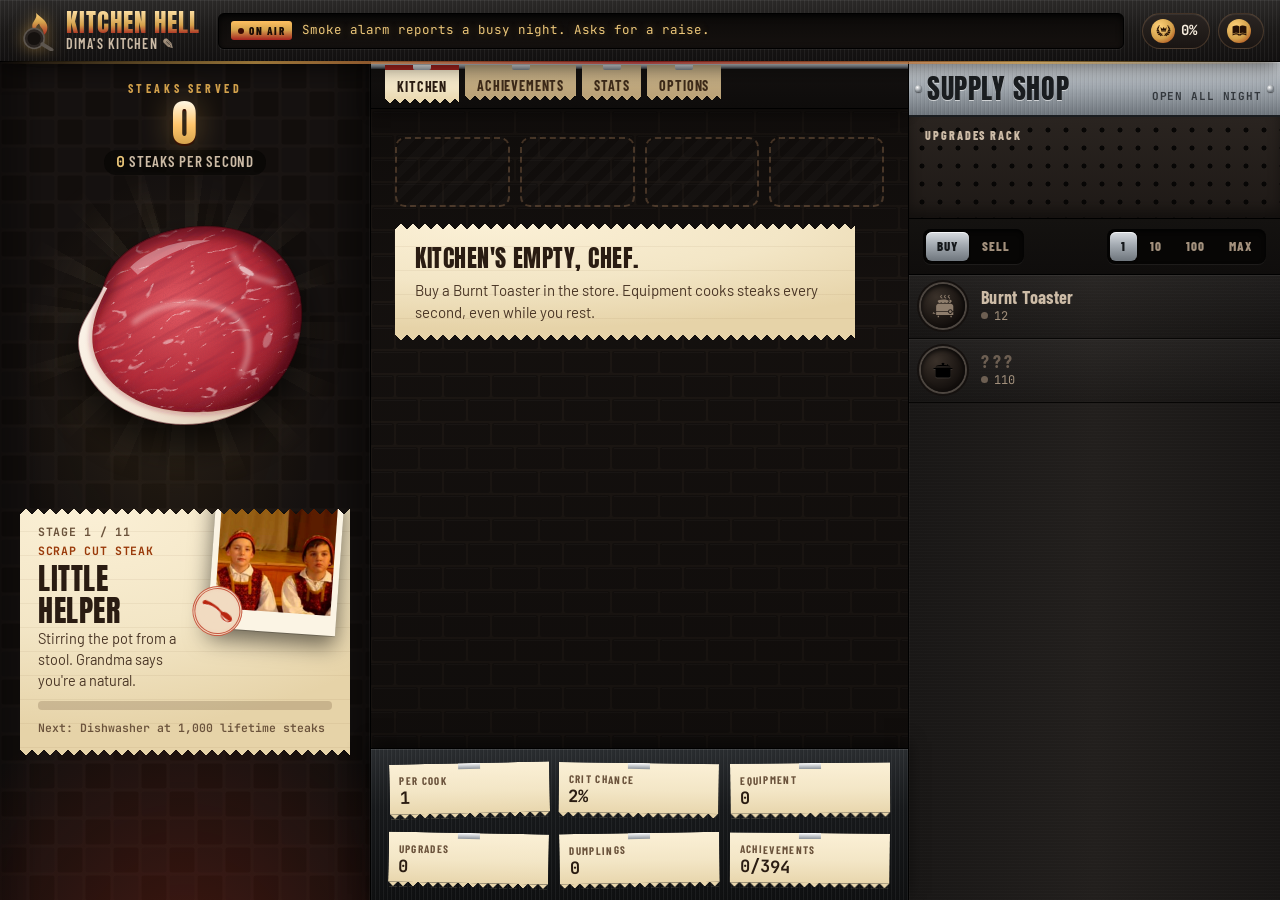
==== commit 697b5865: "Keep clicking smooth with autoclickers Draw click effects once per frame, merge floating numbers on " ====
--- a/index.html
+++ b/index.html
@@ -9,7 +9,7 @@
   <link rel="preconnect" href="https://fonts.gstatic.com" crossorigin>
   <link href="https://fonts.googleapis.com/css2?family=Anton&family=Barlow+Condensed:wght@500;600;700;800&family=Barlow:wght@400;500;600;700&family=JetBrains+Mono:wght@400;600;700&display=swap" rel="stylesheet">
   <link rel="icon" href="data:image/svg+xml,<svg xmlns=%22http://www.w3.org/2000/svg%22 viewBox=%220 0 100 100%22><text y=%22.9em%22 font-size=%2290%22>🍳</text></svg>">
-  <link rel="stylesheet" href="style.css?v=44">
+  <link rel="stylesheet" href="style.css?v=46">
 </head>
 <body>
   <div id="game">
@@ -238,18 +238,18 @@
   <div id="toasts"></div>
   <div id="modal" class="modal hidden"><div class="modal-card" id="modalCard"></div></div>
 
-  <script src="core.js?v=44"></script>
-  <script src="ext/supplements.js?v=44"></script>
-  <script src="ext/coach.js?v=44"></script>
-  <script src="ext/rival.js?v=44"></script>
-  <script src="ext/seasons.js?v=44"></script>
-  <script src="ext/challenges.js?v=44"></script>
-  <script src="ext/market.js?v=44"></script>
-  <script src="ext/hellfire.js?v=44"></script>
-  <script src="ext/garden.js?v=44"></script>
-  <script src="ext/cookbook.js?v=44"></script>
-  <script src="ext/saints.js?v=44"></script>
-  <script src="icons.js?v=44"></script>
-  <script src="ui.js?v=44"></script>
+  <script src="core.js?v=46"></script>
+  <script src="ext/supplements.js?v=46"></script>
+  <script src="ext/coach.js?v=46"></script>
+  <script src="ext/rival.js?v=46"></script>
+  <script src="ext/seasons.js?v=46"></script>
+  <script src="ext/challenges.js?v=46"></script>
+  <script src="ext/market.js?v=46"></script>
+  <script src="ext/hellfire.js?v=46"></script>
+  <script src="ext/garden.js?v=46"></script>
+  <script src="ext/cookbook.js?v=46"></script>
+  <script src="ext/saints.js?v=46"></script>
+  <script src="icons.js?v=46"></script>
+  <script src="ui.js?v=46"></script>
 </body>
 </html>
--- a/style.css
+++ b/style.css
@@ -234,6 +234,7 @@
 #heroArea .x-rival-layer { left: 0; top: 0; width: 100%; translate: none; }
 
 .fx { position: absolute; inset: 0; pointer-events: none; z-index: 4; }
+.fx-layer { position: fixed; inset: 0; z-index: 46; pointer-events: none; contain: strict; will-change: transform; }
 .float {
   position: fixed; z-index: 46; pointer-events: none; font-family: var(--display); font-size: 22px; letter-spacing: .02em;
   color: #fff3dc; paint-order: stroke; -webkit-text-stroke: 5px #1a0b04; white-space: nowrap;
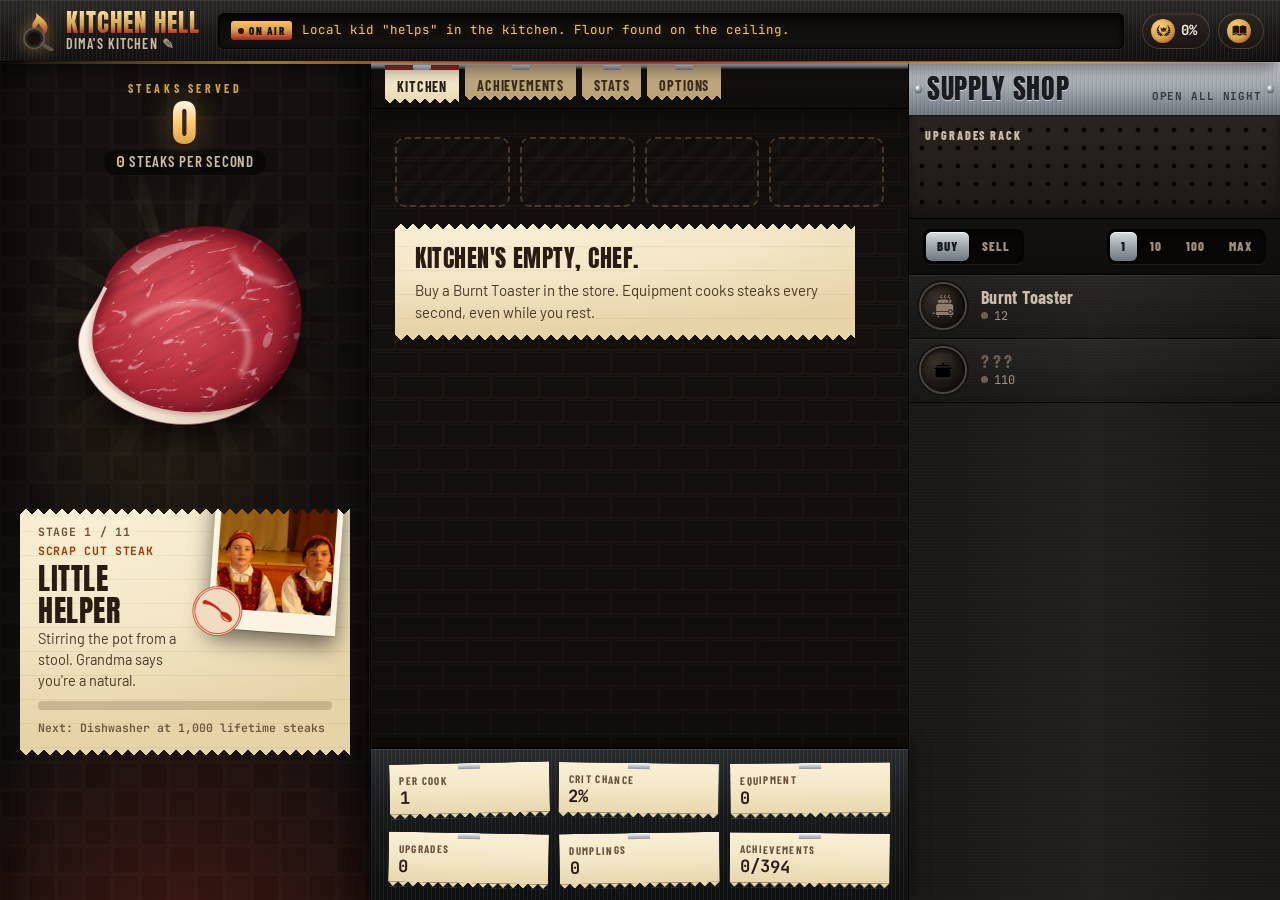
==== commit 8265a32b: "Pay cockroach refunds before a Cook-off resets the run The refund landed in the new run, so players " ====
--- a/index.html
+++ b/index.html
@@ -9,7 +9,7 @@
   <link rel="preconnect" href="https://fonts.gstatic.com" crossorigin>
   <link href="https://fonts.googleapis.com/css2?family=Anton&family=Barlow+Condensed:wght@500;600;700;800&family=Barlow:wght@400;500;600;700&family=JetBrains+Mono:wght@400;600;700&display=swap" rel="stylesheet">
   <link rel="icon" href="data:image/svg+xml,<svg xmlns=%22http://www.w3.org/2000/svg%22 viewBox=%220 0 100 100%22><text y=%22.9em%22 font-size=%2290%22>🍳</text></svg>">
-  <link rel="stylesheet" href="style.css?v=46">
+  <link rel="stylesheet" href="style.css?v=47">
 </head>
 <body>
   <div id="game">
@@ -193,6 +193,7 @@
           <h2>Options</h2>
           <div class="options">
             <button id="optSound" class="btn"></button>
+            <button id="optStats" class="btn secondary" title="Sends anonymous game numbers (no personal data) to help balance the game"></button>
             <button id="optRename" class="btn secondary">Rename restaurant</button>
             <button id="optExport" class="btn secondary">Export save</button>
             <button id="optImport" class="btn secondary">Import save</button>
@@ -238,18 +239,19 @@
   <div id="toasts"></div>
   <div id="modal" class="modal hidden"><div class="modal-card" id="modalCard"></div></div>
 
-  <script src="core.js?v=46"></script>
-  <script src="ext/supplements.js?v=46"></script>
-  <script src="ext/coach.js?v=46"></script>
-  <script src="ext/rival.js?v=46"></script>
-  <script src="ext/seasons.js?v=46"></script>
-  <script src="ext/challenges.js?v=46"></script>
-  <script src="ext/market.js?v=46"></script>
-  <script src="ext/hellfire.js?v=46"></script>
-  <script src="ext/garden.js?v=46"></script>
-  <script src="ext/cookbook.js?v=46"></script>
-  <script src="ext/saints.js?v=46"></script>
-  <script src="icons.js?v=46"></script>
-  <script src="ui.js?v=46"></script>
+  <script src="core.js?v=47"></script>
+  <script src="ext/supplements.js?v=47"></script>
+  <script src="ext/coach.js?v=47"></script>
+  <script src="ext/rival.js?v=47"></script>
+  <script src="ext/seasons.js?v=47"></script>
+  <script src="ext/challenges.js?v=47"></script>
+  <script src="ext/market.js?v=47"></script>
+  <script src="ext/hellfire.js?v=47"></script>
+  <script src="ext/garden.js?v=47"></script>
+  <script src="ext/cookbook.js?v=47"></script>
+  <script src="ext/saints.js?v=47"></script>
+  <script src="icons.js?v=47"></script>
+  <script src="ui.js?v=47"></script>
+  <script src="stats.js?v=47"></script>
 </body>
 </html>
